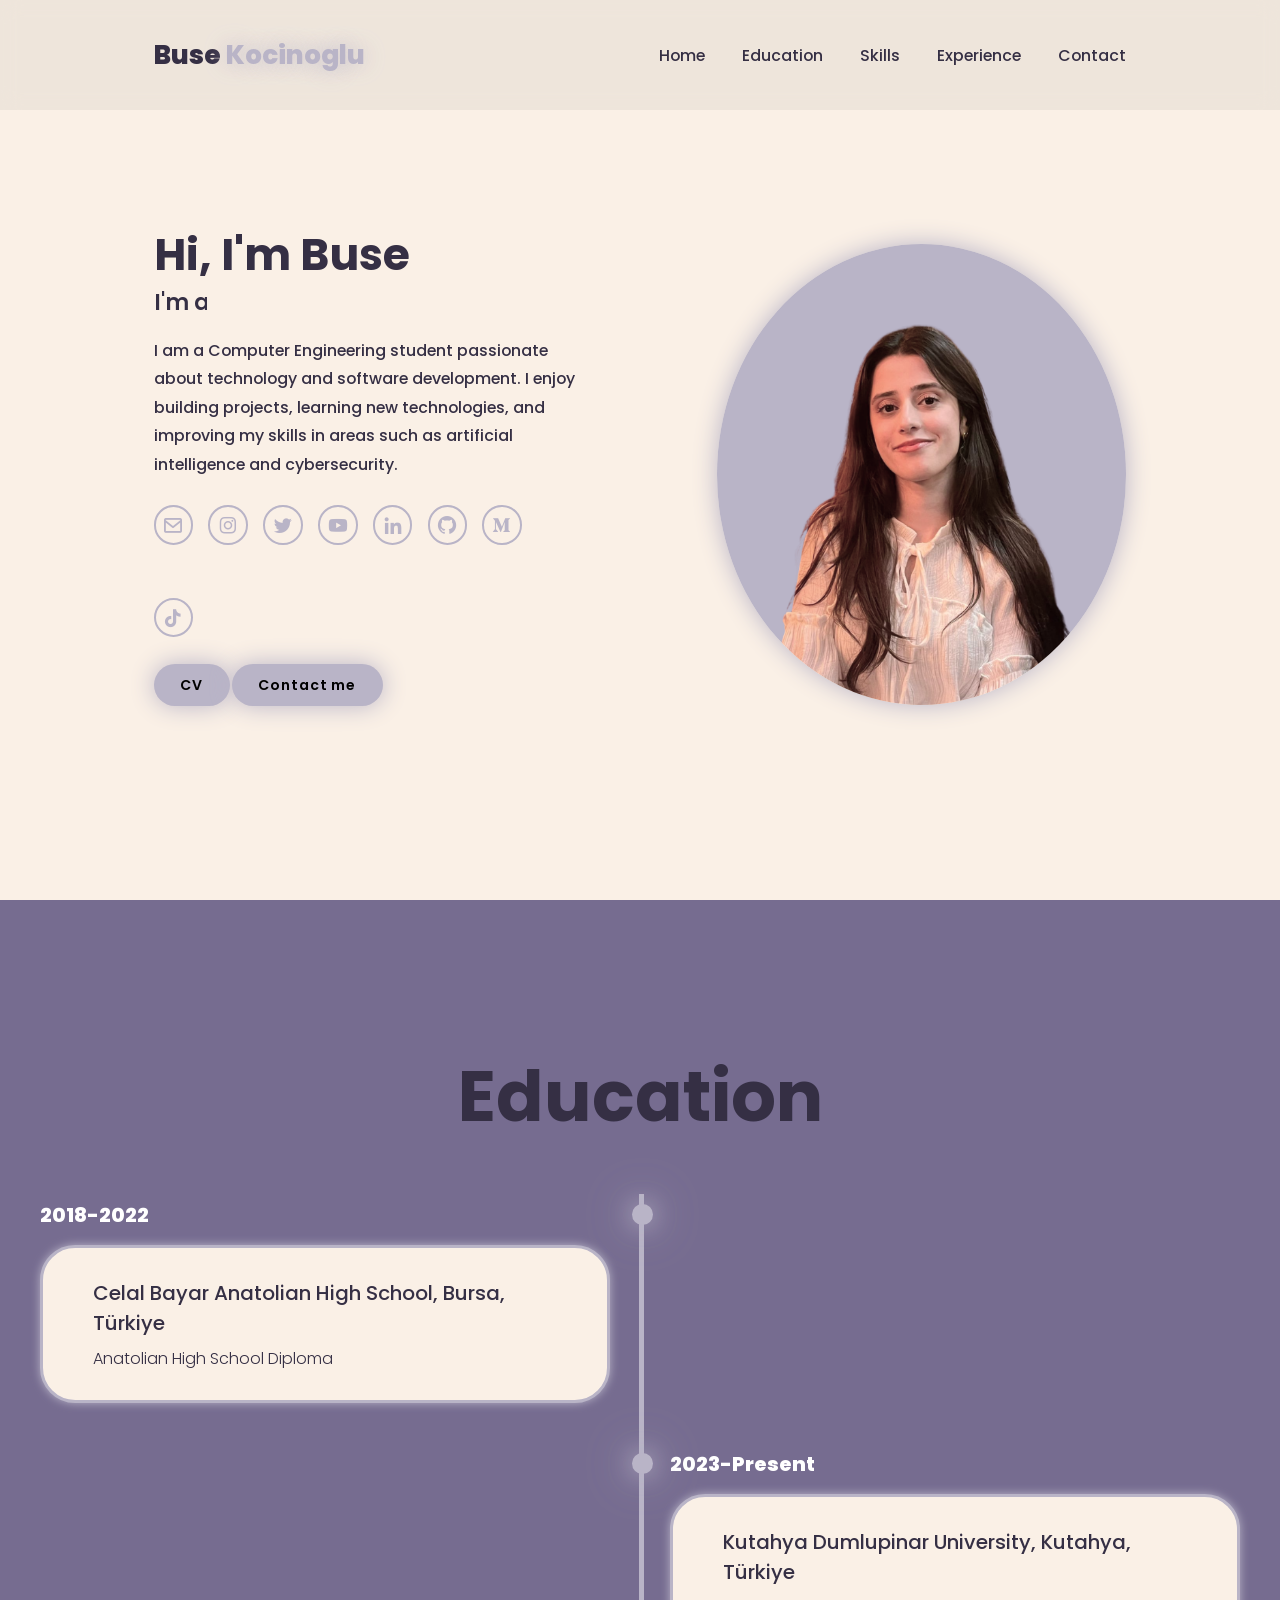
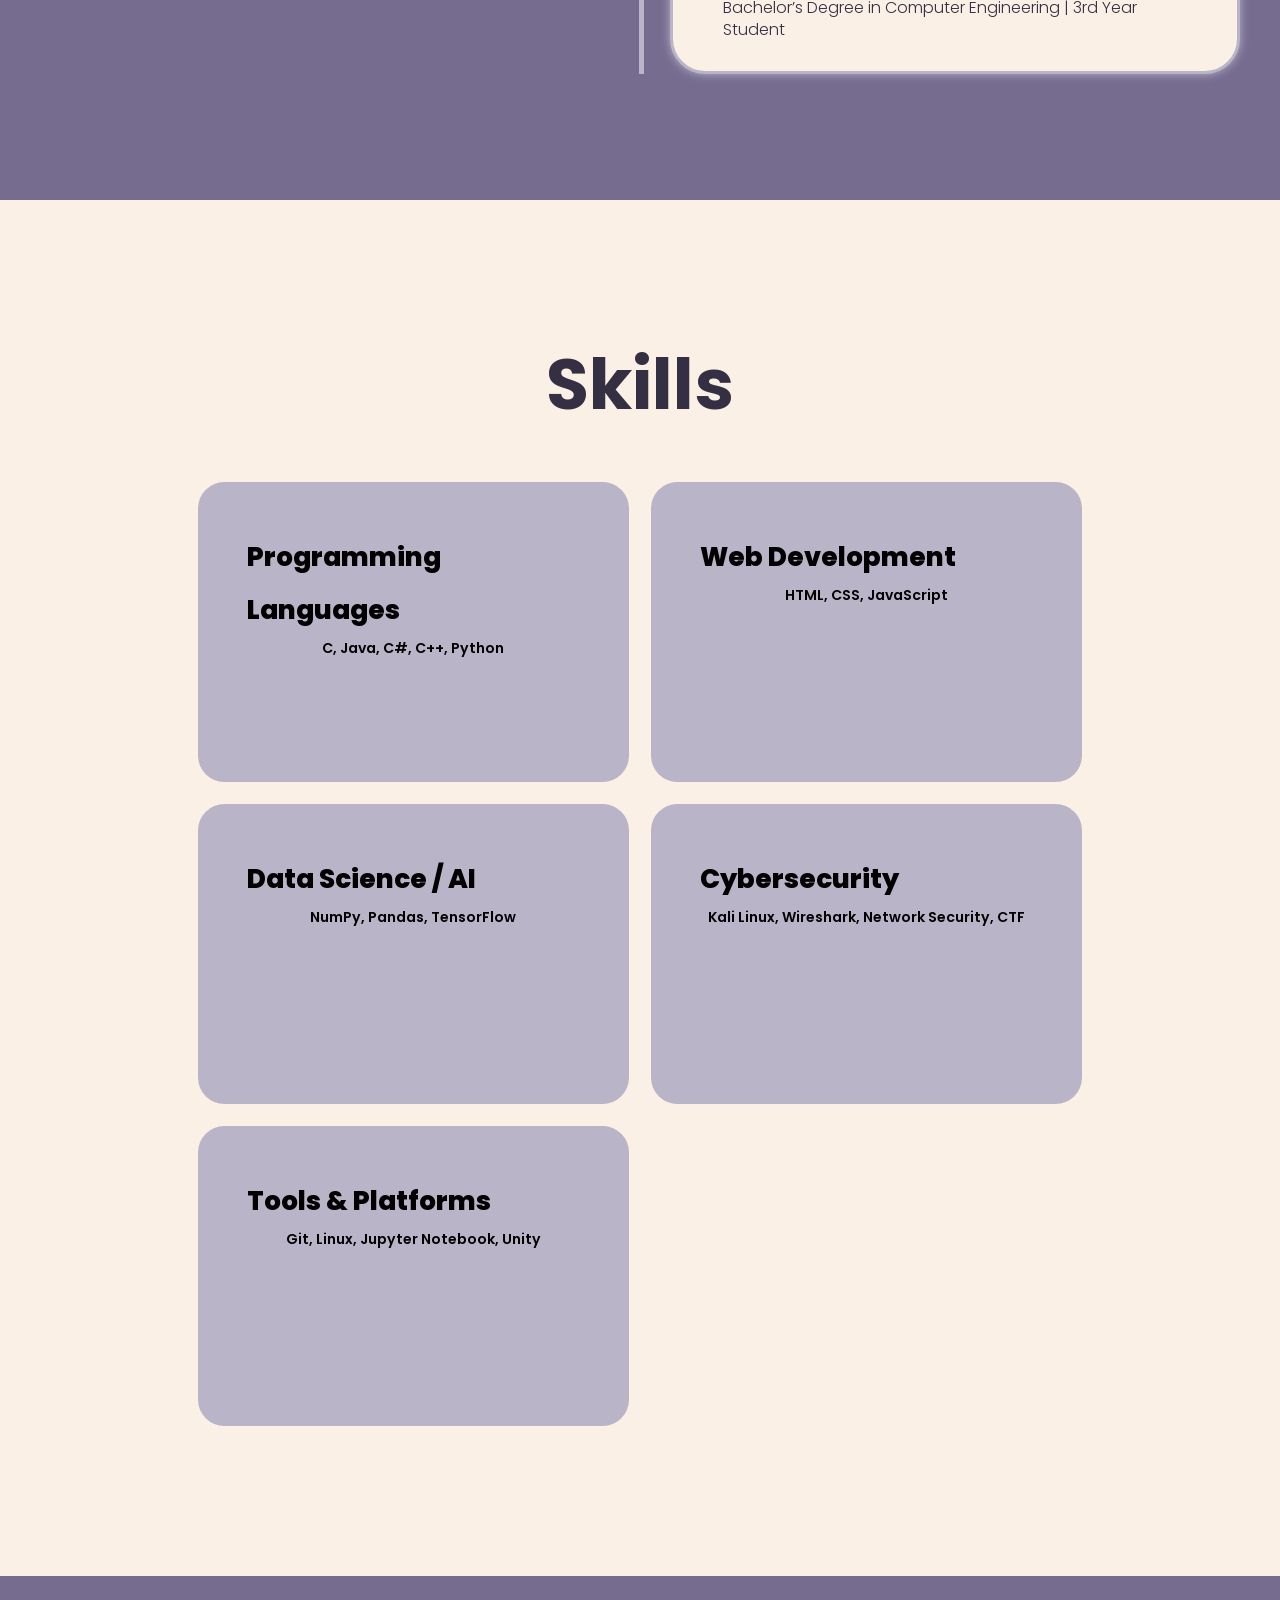
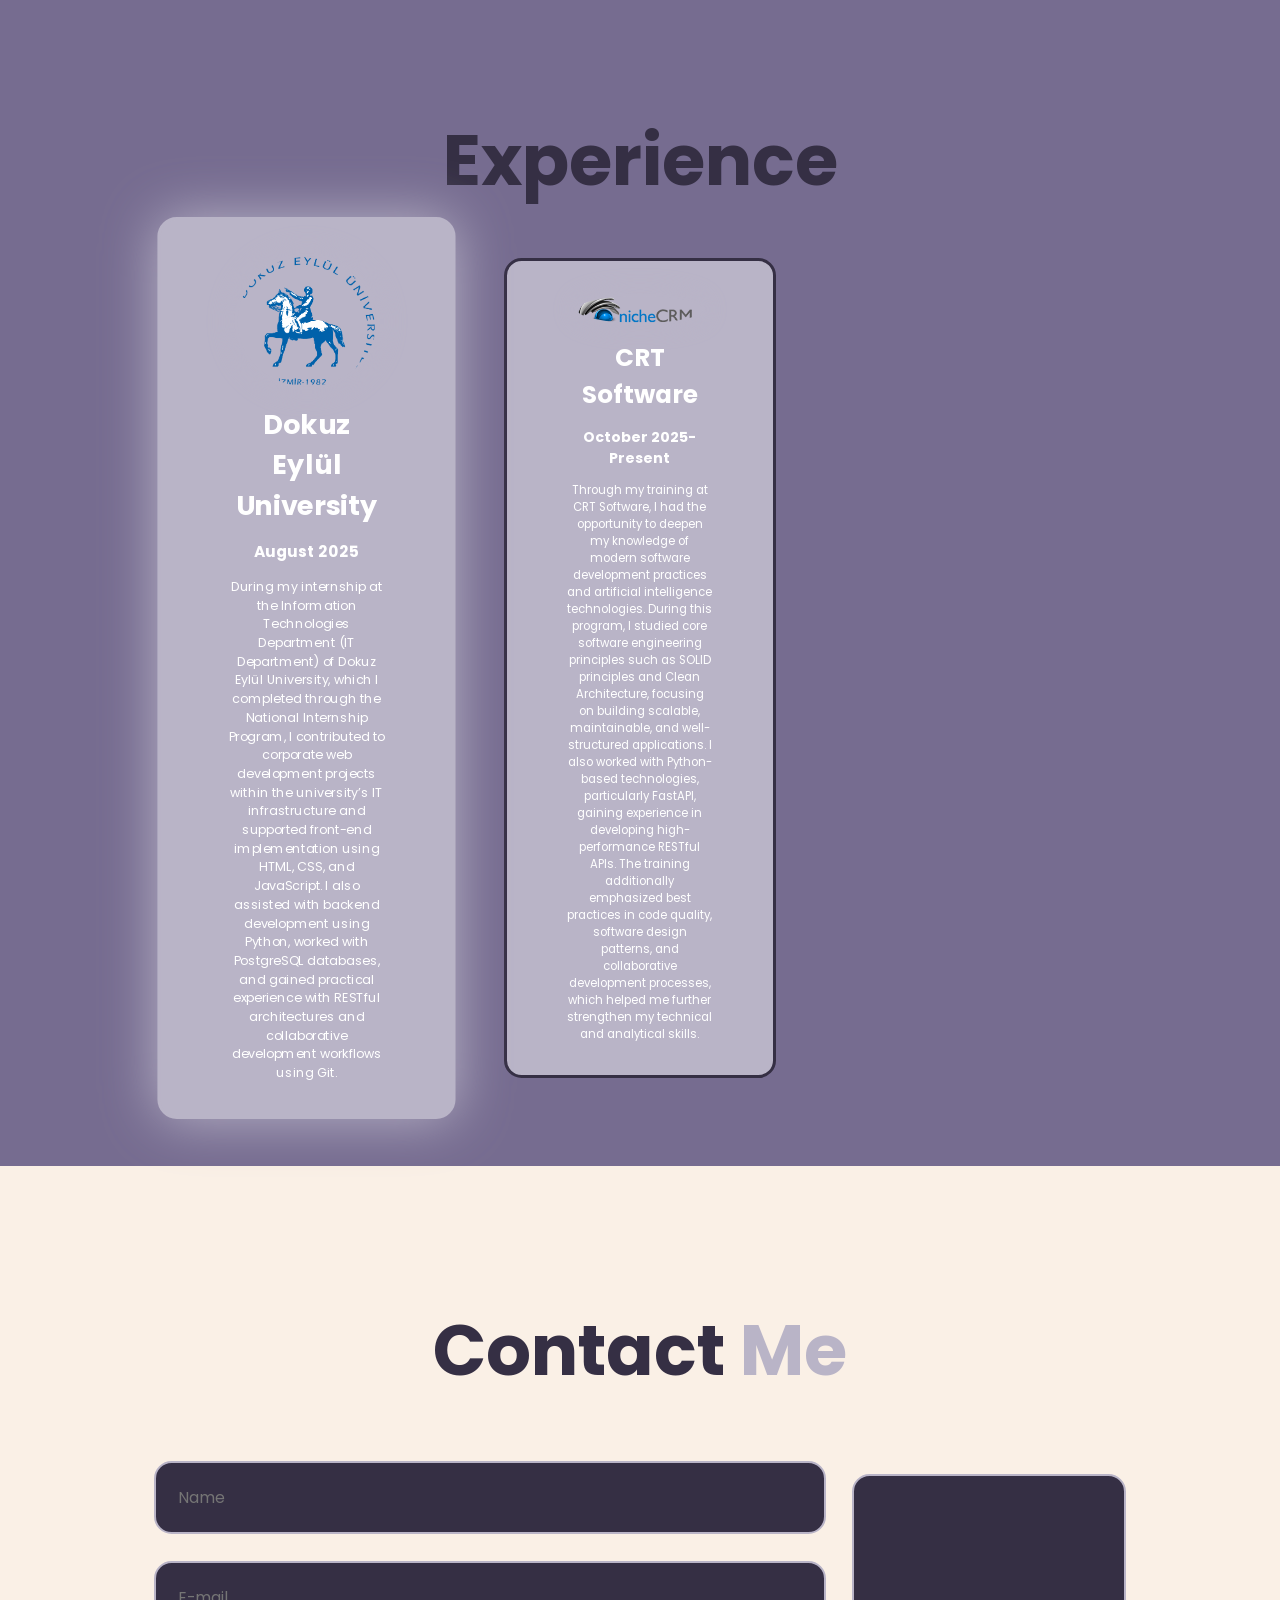
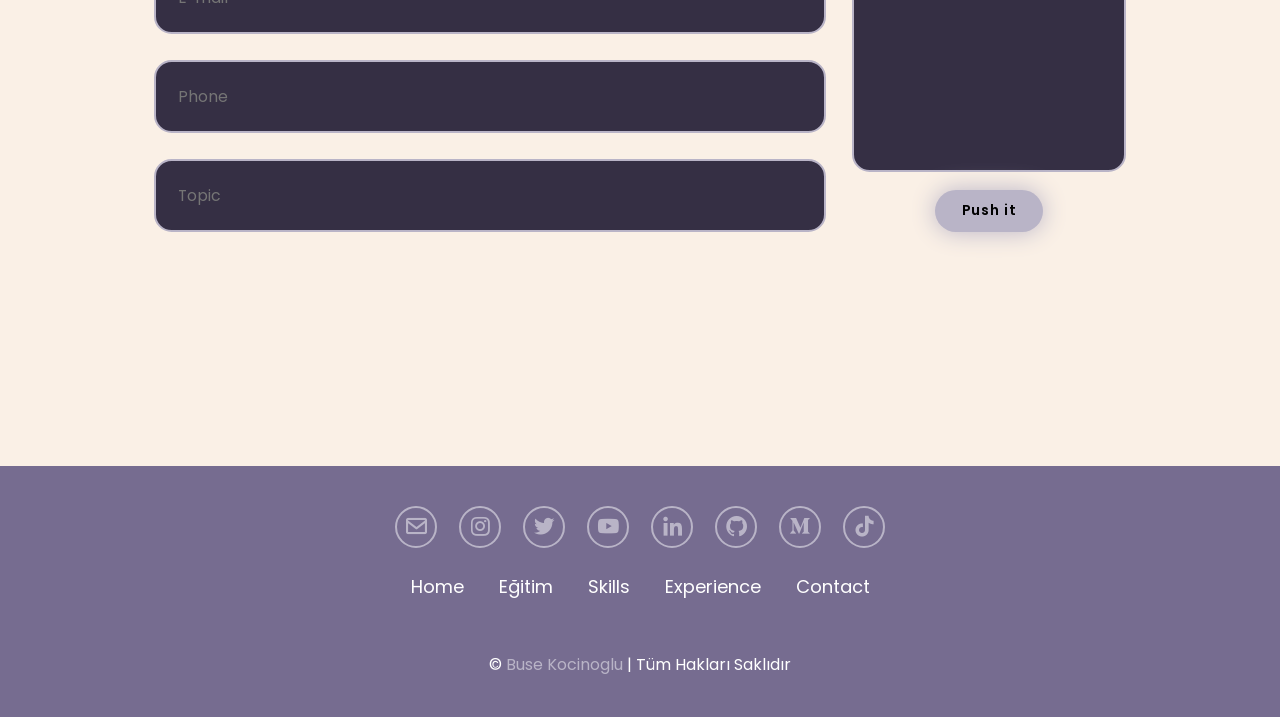
==== index.html @ 2fab0e66 "first commit" ====
<!DOCTYPE html>
<html lang="en">
<head>
    <meta charset="UTF-8">
    <meta name="viewport" content="width=device-width, initial-scale=1.0">
    <title>Buse Kocinoglu</title>

    <link rel="shortcut icon" href="images/icons8-code-100.png" type="image/x-icon">

    <link rel="stylesheet" href="style.css">

    <link href='https://unpkg.com/boxicons@2.1.4/css/boxicons.min.css' rel='stylesheet'>

</head>
<body>
    <!--HEADER START-->

    <header class="header">
        <a href="#home" class="logo">Buse <span>Kocinoglu</span></a>

        <i class="bx bx-menu" id="menu-icon"></i>

        <nav class="navbar">
            <a href="#home" class="active">Home</a>
            <a href="#education">Education</a>
            <a href="#skills">Skills</a>
            <a href="#experience">Experience</a>
            <a href="#contact">Contact</a>
        </nav>

    </header>

    <!--HEADER END-->

    <!--HOME START-->

        <section class="home" id="home">
      <div class="home-content">
        <h1>Hi, I'm Buse</h1>
        <h3 class="text-animation">I'm a <span></span></h3>
                <p>
                    I am a Computer Engineering student passionate about technology and software development. I enjoy building projects, learning new technologies, and improving my skills in areas such as artificial intelligence and cybersecurity.
                </p>
                <div class="social-icons">
                    <a href="mailto:busekocinoglu@gmail.com?subject=Portfolio Contact"><i class='bx bx-envelope'></i></a>                    
                    <a href="https://www.instagram.com/busekocinoglu" target="_blank"><i class='bx bxl-instagram'></i></a>
                    <a href="https://x.com/BKocinoglu" target="_blank"><i class='bx bxl-twitter'></i></a>
                    <a href="https://www.youtube.com/@busekocinoglu" target="_blank"><i class='bx bxl-youtube'></i></a>
                    <a href="https://www.linkedin.com/in/busekocinoglu" target="_blank"><i class='bx bxl-linkedin'></i></a>
                    <a href="https://github.com/BuseKocinoglu" target="_blank"><i class='bx bxl-github'></i></a>
                    <a href="https://medium.com/@busekocinoglu" target="_blank"><i class='bx bxl-medium'></i></a>
                    <a href="http://www.tiktok.com/@busekocinoglu" target="_blank"><i class='bx bxl-tiktok'></i></a>
                </div>

                <div class="btn_group">
                    <a href="#" class="btn">CV</a>
                    <a href="#" class="btn">Contact me</a>
                </div>
            </div>
            <div class="home-img">
                <img src="img/image.png" alt=" " />
            </div>
        </section>
    <!--HOME END-->


    <!--EDUCATİON START-->
    <section class="education" id="education">
      <h2 class="heading">Education</h2>

      <div class="timeline-items">
        <div class="timeline-item">
          <div class="timeline-dot"></div>
          <div class="timeline-date">2018-2022</div>
          <div class="timeline-content">
            <h3>Celal Bayar Anatolian High School, Bursa, Türkiye</h3>
            <p>
              Anatolian High School Diploma
            </p>
          </div>
        </div>

        <div class="timeline-item">
          <div class="timeline-dot"></div>
          <div class="timeline-date">2023-Present</div>
          <div class="timeline-content">
            <h3>Kutahya Dumlupinar University, Kutahya, Türkiye</h3>
            <p>
              Bachelor’s Degree in Computer Engineering | 3rd Year Student
            </p>
          </div>
        </div>
    </div>
    </section>
    <!--EDUCATİON END-->

    <!--SKİLLS START-->
    <section id="skills" class="skills">
        <h2 class="heading">Skills</h2>
        <div class="skills-container">
            <div class="skills-box">
                <div class="skills-info">
                    <h4>Programming Languages</h4>
                    <p>C, Java, C#, C++, Python</p>
                </div>
            </div>
            <div class="skills-box">
                <div class="skills-info">
                    <h4>Web Development</h4>
                    <p>HTML, CSS, JavaScript</p>
                </div>
            </div>
            <div class="skills-box">
                <div class="skills-info">
                    <h4>Data Science / AI</h4>
                    <p>NumPy, Pandas, TensorFlow</p>
                </div>
            </div>
            <div class="skills-box">
                <div class="skills-info">
                    <h4>Cybersecurity</h4>
                    <p>Kali Linux, Wireshark, Network Security, CTF</p>
                </div>
            </div>
            <div class="skills-box">
                <div class="skills-info">
                    <h4>Tools & Platforms</h4>
                    <p>Git, Linux, Jupyter Notebook, Unity </p>
                </div>
            </div>
        </div>
    </section>

    <!--SKİLLS END-->


    <!--EXPERİENCE START-->
    <section class="experience" id="experience">
        <div class="experience-box">
            <h2 class="heading">Experience</h2>
            <div class="wrapper">
                <div class="experience-item">
                    <img src="img/1.png" alt="">
                    <h2>Dokuz Eylül University</h2>
                    <h4>August 2025</h4>
                    <p>During my internship at the Information Technologies Department (IT Department) of Dokuz Eylül University, which I completed through the National Internship Program, I contributed to corporate web development projects within the university’s IT infrastructure and supported front-end implementation using HTML, CSS, and JavaScript. I also assisted with backend development using Python, worked with PostgreSQL databases, and gained practical experience with RESTful architectures and collaborative development workflows using Git.
                    </p>
                </div>
                <div class="experience-item">
                    <img src="img/2.png" alt="">
                    <h2>CRT Software</h2>
                    <h4>October 2025-Present</h4>
                    <p>Through my training at CRT Software, I had the opportunity to deepen my knowledge of modern software development practices and artificial intelligence technologies. During this program, I studied core software engineering principles such as SOLID principles and Clean Architecture, focusing on building scalable, maintainable, and well-structured applications. I also worked with Python-based technologies, particularly FastAPI, gaining experience in developing high-performance RESTful APIs. The training additionally emphasized best practices in code quality, software design patterns, and collaborative development processes, which helped me further strengthen my technical and analytical skills.
                    </p>
                </div>
            </div>
        </div>
    </section>


    <!--EXPERİENCE END-->



    <!--CONTACT START-->

   <section class="contact" id="contact">
        <h2 class="heading">Contact <span>Me</span></h2>
        <form action="#">
            <div class="input-group">
                <div class="input-box">
                <input type="text" placeholder="Name" required>
                <input type="email" placeholder="E-mail" required>
                <input type="number" placeholder="Phone" required>
                <input type="text" placeholder="Topic" required>
                </div>
            </div>
            <div class="input-group-2">
                <textarea placeholder="" id=""
                cols="30" rows="10"></textarea>
                <input type="submit" value="Push it"
                class="btn"/>
            </div>
        </form>
    </section>

    <!--CONTACT END-->


    <!-- FOOTER START -->
    <footer class="footer">
      <div class="social">
        <a href="#" target="_blank"><i class='bx bx-envelope'></i></a>
                    <a href="#" target="_blank"><i class='bx bxl-instagram'></i></a>
                    <a href="#" target="_blank"><i class='bx bxl-twitter'></i></a>
                    <a href="#" target="_blank"><i class='bx bxl-youtube'></i></a>
                    <a href="#" target="_blank"><i class='bx bxl-linkedin'></i></a>
                    <a href="#" target="_blank"><i class='bx bxl-github'></i></a>
                    <a href="#" target="_blank"><i class='bx bxl-medium'></i></a>
                    <a href="#" target="_blank"><i class='bx bxl-tiktok'></i></a>
      </div>

      <ul class="list">
        <li>
          <a href="#home">Home</a>
        </li>
        <li>
          <a href="#education">Eğitim</a>
        </li>
        <li>
          <a href="#skills">Skills</a>
        </li>
        <li>
          <a href="#experience">Experience</a>
        </li>
        <li>
          <a href="#contact">Contact</a>
        </li>
      </ul>

      <p class="copyright">
        &copy; <span>Buse Kocinoglu</span> | Tüm Hakları Saklıdır
      </p>
    </footer>
    <!-- FOOTER END -->


    <script src="script.js"></script>
</body>
</html>
---- style.css ----
/* RESET CSS START */
@import url("https://fonts.googleapis.com/css2?family=Poppins:ital,wght@0,100;0,200;0,300;0,400;0,500;0,600;0,700;0,800;0,900;1,100;1,200;1,300;1,400;1,500;1,600;1,700;1,800;1,900&display=swap");

* {
  margin: 0;
  padding: 0;
  box-sizing: border-box;
  text-decoration: none;
  border: none;
  outline: none;
  scroll-behavior: smooth;
  font-family: "Poppins", sans-serif;
}

:root {
  --bg-color: #FAF0E6;
  --second-bg-color: #766c90;
  --text-color: #352F44;
  --main-color: #B9B4C7;
}

html {
  font-size: 60%;
  overflow-x: hidden;
}

body {
  background-color: var(--bg-color);
  color: var(--text-color);
}

span {
  color: var(--main-color);
}

section {
  min-height: 100vh;
  padding: 10rem 12% 10rem;
}
/* RESET CSS END */

/* HEADER START */
.header {
  position: fixed;
  top: 0;
  left: 0;
  width: 100%;
  padding: 4rem 12% 4rem;
  background-color: rgba(212, 204, 195, 0.3);
  backdrop-filter: blur(10px);
  display: flex;
  justify-content: space-between;
  align-items: center;
  z-index: 5;
}

.logo {
  font-size: 3rem;
  color: var(--text-color);
  font-weight: 800;
  cursor: pointer;
  transition: 0.3s ease-in-out;
}

.logo:hover {
  transform: scale(1.1);
}

.logo span {
  text-shadow: 0 0 25px var(--main-color);
}

.navbar a {
  font-size: 1.8rem;
  color: var(--text-color);
  margin-left: 4rem;
  font-weight: 500;
  transition: 0.3s ease;
  border-bottom: 3px solid transparent;
}

.navbar a:hover,
.navbar a:active {
  color: var(--main-color);
  border-bottom: 3px solid var(--main-color);
}

#menu-icon {
  font-size: 3.6rem;
  color: var(--main-color);
  display: none;
}
/* HEADER END */

/* HOME START */
.home {
  display: flex;
  justify-content: center;
  align-items: center;
  gap: 15rem;
}

.home-content {
  display: flex;
  flex-direction: column;
  align-items: baseline;
  justify-content: center;
  text-align: left;
  margin-top: 3rem;
}

.home-content h1 {
  font-size: 7rem;
  font-weight: 700;
  margin-top: 1.5rem;
  line-height: 1;
}

.home-content h3 {
  margin-bottom: 2rem;
  margin-top: 1rem;
  font-size: 3.5rem;
}

.home-img img {
  width: 32vw;
}

.home-img img {
  width: 32vw;
  height: 36vw;
  object-fit: cover;
  position: relative;
  top: 3rem;
  border-radius: 50%;
  box-shadow: 0 0 25px var(--main-color);
  cursor: pointer;
  transition: 0.4s ease-in-out;
}

.home-img img:hover {
  box-shadow: 0 0 25px var(--main-color), 0 0 50px var(--main-color),
    0 0 100px var(--main-color);
}

.home-content p {
  font-size: 1.5rem;
  font-weight: 500;
  line-height: 1.8;
  max-width: 1000px;
}

.social-icons a {
  display: inline-flex;
  justify-content: center;
  align-items: center;
  width: 4.5rem;
  height: 4.5rem;
  background-color: transparent;
  border: 2px solid var(--main-color);
  font-size: 2.5rem;
  border-radius: 50%;
  color: var(--main-color);
  margin: 3rem 1.5rem 3rem 0;
  transition: 300ms ease-in-out;
}

.social-icons a:hover {
  color: var(--text-color);
  transform: scale(1.3) translateY(-5px);
  box-shadow: 0 0 25px var(--main-color);
  background-color: var(--main-color);
}

.btn {
  display: inline-block;
  padding: 1rem 2.8rem;
  background-color: var(--main-color);
  box-shadow: 0 0 25px var(--main-color);
  border-radius: 4rem;
  font-size: 1.6rem;
  color: black;
  border: 2px solid transparent;
  letter-spacing: 0.1rem;
  font-weight: 600;
  cursor: pointer;
  transition: 300ms ease-in-out;
}

.btn:hover {
  transform: scale(1.05);
  box-shadow: 0 0 50px var(--main-color);
}

.btn-group {
  display: flex;
  align-items: center;
  gap: 1.5rem;
}

.btn-group a:nth-of-type(2) {
  background-color: black;
  color: var(--main-color);
  border: 2px solid var(--main-color);
  box-shadow: 0 0 25px transparent;
}

.btn-group a:nth-of-type(2):hover {
  box-shadow: 0 0 25px var(--main-color);
  background-color: var(--main-color);
  color: black;
}

.text-animation {
  font-size: 34px;
  font-weight: 600;
  min-width: 280px;
}

.text-animation span {
  position: relative;
}

.text-animation span::before {
  content: "";
  color: var(--main-color);
  animation: words 20s infinite;
}

.text-animation span::after {
  content: "";
  background-color: var(--bg-color);
  height: 100%;
  width: calc(100% + 8px);
  position: absolute;
  right: -8px;
  border-left: 3px solid var(--bg-color);
  animation: cursor 0.6s infinite, typing 20s steps(14) infinite;
}

@keyframes cursor {
  to {
    border-left: 2px solid var(--main-color);
  }
}

@keyframes words {
  0%,
  20% {
    content: "Software Developer";
  }

  21%,
  40% {
    content: "AI Developer";
  }

  41%,
  60% {
    content: "Full-Stack Developer";
  }

  61%,
  80% {
    content: "Cyber Security Resarcher";
  }

  81%,
  100% {
    content: "Software Tester";
  }
}
@keyframes typing {
  /* 5, 10, 15, 20, 25, 30, 35, 40 .... 95 */
  10%,
  15%,
  30%,
  35%,
  50%,
  55%,
  70%,
  75%,
  90%,
  95% {
    width: 0;
  }

  5%,
  20%,
  25%,
  40%,
  45%,
  60%,
  65%,
  80%,
  85% {
    width: calc(100% + 8px);
  }
}

/* HOME END */
/* EDUCATİON START */
/* EDUCATION START */
.heading {
  font-size: 8rem;
  text-align: center;
  margin: 5rem 0;
}

.education {
  background-color: var(--second-bg-color);
  padding: 100px 15px;
}

.timeline-items {
  max-width: 1200px;
  margin: auto;
  display: flex;
  flex-wrap: wrap;
  position: relative;
}

.timeline-items::before {
  content: "";
  position: absolute;
  width: 5px;
  height: 100%;
  background-color: var(--main-color);
  left: calc(50% - 1px);
}

.timeline-item {
  margin-bottom: 40px;
  width: 100%;
  position: relative;
}

.timeline-item:last-child {
  margin-bottom: 0;
}

.timeline-item:nth-child(odd) {
  padding-right: calc(50% + 30px);
}

.timeline-item:nth-child(even) {
  padding-left: calc(50% + 30px);
}

.timeline-dot {
  height: 21px;
  width: 21px;
  background-color: var(--main-color);
  box-shadow: 0 0 25px var(--main-color), 0 0 50px var(--main-color);
  position: absolute;
  left: calc(50% - 8px);
  border-radius: 50%;
  top: 10px;
}

.timeline-date {
  font-size: 20px;
  font-weight: 800;
  color: #fff;
  margin: 6px 0 15px;
}

.timeline-content {
  background-color: var(--bg-color);
  border: 3px solid var(--main-color);
  padding: 30px 50px;
  border-radius: 4rem;
  box-shadow: 0 0 10px var(--main-color);
  cursor: pointer;
  transition: 0.3s ease-in-out;
}

.timeline-content:hover{
  box-shadow: 0 0 25px var(--main-color);
  transform: scale(1.05);
}

.timeline-content h3 {
  font-size: 20px;
  color: #352F44;
  margin: 0 0 10px;
  font-weight: 500;
}
.timeline-content p{
  color: #352F44;
  font-size: 16px;
  font-weight: 300;
  line-height: 22px;
}

::-webkit-scrollbar{
  width: 15px;
}

::-webkit-scrollbar-thumb{
  background-color: var(--main-color);
  border-radius: 4rem;
}

::-webkit-scrollbar-track{
  background-color: var(--bg-color);
  width: 50px;
}

/* EDUCATİON END */



/* SKİLLS START */
.skills{
  background-color: var(--bg-color);
  color: black;
}

.skills h2{
  color:#352F44;
  margin-bottom: 5rem;
}

.skills-container{
  display: grid;
  grid-template-columns: repeat(2, 1fr);
  align-items: center;
  gap: 2.5rem;
}

.skills-box{
  background-color: var(--main-color);
  height: 300px;
  border-radius: 3rem;
  border:5px solid transparent;
  cursor: pointer;
  transition: 0.4s ease-in-out;
}
.skills-box:hover{
  background-color: #fff;
  color: black;
  border-radius: 5px solid var(--main-color);
  transform: scale(1.03);
}
.skills-box .skills-info{
  display:flex;
  flex-direction: column;
  text-align: left;
  max-height: 200px;
  justify-content: left;
  align-items: baseline;
  padding: 5rem 5rem;
}

.skills-info h4{
  font-size: 3rem;
  font-weight: 800;
  line-height: 2;
}

.skills-info p{
  font-size: 1.6rem;
  font-weight: 600;
  max-height: 100px;
  line-height: 1.7;
  margin: auto;
}

/* SKİLLS END */


/* EXPERİENCE START */
.experience{
  background-color: var(--second-bg-color);
}

.experience-box{
  background-size: cover;
  display: flex;
  align-items: center;
  justify-content: center;
  flex-direction: column;
}

.experience-box img{
  width: 15rem;
  border-radius: 50%;
  border: 3px solid var(--main-color);
  box-shadow: 0 0 25px var(--main-color);
}

.wrapper{
  display: grid;
  grid-template-columns: repeat(3, 1fr);
  gap: 3rem;
}

.experience-item{
    min-height: 550px;
    max-width: 450px;
    background-color: #B9B4C7;
    border: 3px solid #352F44;
    border-radius: 2rem;
    margin: 0 2rem;
    padding: 30px 60px;
    cursor: pointer;
    display: flex;
    flex-direction: column;
    justify-content: center;
    align-items: center;
    text-align: center;
    gap: 1.5rem;
    color: #fff;
    transition: 0.4s ease-in-out;
}

.experience-item:hover {
  border: 3px solid var(--main-color);
  box-shadow: 0 0 50px var(--main-color);
}

.experience-item h2 {
  font-size: 2.8rem;
}

.experience-item h4 {
  font-size: 1.6rem;
}

.experience-item p {
  font-size: 1.3rem;
}

.experience-item:nth-child(1){
  border: 3px solid var(--main-color);
  box-shadow: 0 0 50px var(--main-color);
  transform: scale(1.1);
  animation: lighting is infinite alternate;
}

@keyframes lighting {
  0%{
    box-shadow: 0 0 10px var(--main-color);
  }
  100%{
    box-shadow: 0 0 50px var(--main-color);
  }
}

/* EXPERİENCE END */

/* CONTACT START */

.contact{
  background-color: var(--bg-color);
}

.contact form {
  display: flex;
  justify-content: center;
  align-items: center;
  gap: 3rem;
  margin: 5rem auto;
  text-align: center;
}

.contact form .input-box {
  display: flex;
  justify-content: center;
  flex-wrap: wrap;
}

.contact form .input-box input,
.contact form textarea {
  width: 100%;
  padding: 2.5rem;
  font-size: 1.8rem;
  color: var(--second-bg-color);
  background-color: var(--text-color);
  border-radius: 2rem;
  border: 2px solid var(--main-color);
  margin: 1.5rem 0;
  resize: none;
}

input[type="number"]::-webkit-inner-spin-button,
input[type="number"]::-webkit-outer-spin-button {
  -webkit-appearance: none;
  margin: 0;
}

input[type="number"] {
  -moz-appearance: textfield;
}

/* CONTACT END */

/* FOOTER START */

.footer {
  position: relative;
  bottom: 0;
  width: 100%;
  padding: 40px 0;
  background-color: var(--second-bg-color);
}

.footer .social {
  text-align: center;
  padding-bottom: 25px;
  color: var(--main-color);
}

.footer .social a {
  font-size: 25px;
  color: var(--main-color);
  border: 2px solid var(--main-color);
  width: 42px;
  height: 42px;
  line-height: 42px;
  display: inline-block;
  text-align: center;
  border-radius: 50%;
  margin: 0 10px;
  transition: 0.3s ease-in-out;
}

.footer .social a:hover {
  transform: scale(1.2) translateY(-10px);
  background-color: var(--main-color);
  color: black;
  box-shadow: 0 0 25px var(--main-color);
}

.footer ul {
  margin-top: 0;
  padding: 0;
  font-size: 18px;
  line-height: 1.6;
  margin-bottom: 0;
  text-align: center;
}

.footer ul li a {
  color: #fff;
  border-bottom: 3px solid transparent;
  transition: 0.3s ease-in-out;
}

.footer ul li a:hover {
  border-bottom: 3px solid var(--main-color);
  color: var(--main-color);
}

.footer ul li {
  display: inline-block;
  padding: 0 15px;
}

.footer .copyright {
  margin-top: 50px;
  text-align: center;
  color: #fff;
  font-size: 16px;
}

/* FOOTER END */



/* MEDIA QUERIES START */

@media (max-width: 1285px) {
  html {
    font-size: 55%;
  }

  .skills-container {
    padding-bottom: 7rem;
    grid-template-columns: repeat(2, 1fr);
    margin: 0 5rem;
  }
}

@media (max-width: 991px) {
  header {
    padding: 2rem 3%;
  }

  section {
    padding: 10rem 3% 2rem;
  }

  .timeline-items::before {
    left: 7px;
  }

  .timeline-item:nth-child(odd) {
    padding-right: 0;
    text-align: left;
  }

  .timeline-item:nth-child(odd),
  .timeline-item:nth-child(even) {
    padding-left: 37px;
  }

  .timeline-dot {
    left: 0;
  }

  .skills  {
    padding-bottom: 7rem;
  }

  .experience .wrapper {
    grid-template-columns: repeat(1, 1fr);
  }

  .contact form {
    flex-direction: column;
  }

  .footer {
    padding: 2rem 3%;
  }
}
@media (max-width: 895px) {
  #menu-icon {
    display: block;
    cursor: pointer;
  }

  .navbar {
    position: absolute;
    top: 100%;
    right: 0;
    display: none;
    width: 50%;
    padding: 1rem 3%;
    background-color: rgba(172, 159, 159, 0.8);
    backdrop-filter: blur(20px);
    border-bottom-left-radius: 2rem;
    border-left: 2px solid var(--main-color);
    border-bottom: 2px solid var(--main-color);

  }
  .navbar a{
    display: block;
    font-size: 2rem;
    margin: 3rem 0;
    color: #fff;
  }
  .navbar.active {
    display: block;
  }
  .home {
    flex-direction: column-reverse;
    margin: 5rem 4rem;
  }

  .home-content h3 {
    font-size: 2.6rem;
  }

  .home-content h1 {
    font-size: 8rem;
    margin-top: 3rem;
  }

  .home-content p {
    max-width: 600px;
  }

  .home-img img {
    width: 56vw;
  }
  .skills h2{
    margin-bottom: 3rem;
  }
  .skills-container{
    grid-template-columns: repeat(1, 1fr);
  }
}
@media (max-width:575px){
  .header a{
    font-size: 2.2rem;
  }
  .home {
    gap: 5rem;
    width: 100%;
    margin: 0;
  }
  .home-content h1{
    font-size: 5rem;
    margin-bottom: 5rem;
  }
  .home-content h3{
    font-size: 3.5rem;
  }
  .text-animation span {
    display: block;
    font-size: 2.8rem;
    margin-bottom: 2.5rem;
  }

  .text-animation span::after {
    content: "";
    background-color: var(--bg-color);
    width: calc(100% + 8px);
    height: 100%;
    position: absolute;
    border-left: 3px solid var(--bg-color);
    right: -8px;
    animation: cursor 0.6s infinite, typing 20s steps(14) infinite;
  }
  .home content p{
    font-size: 2rem;
  }
  .home-content .social-icons, .btn-group {
    margin: 0 auto;
  }
  .home-content .social-icons a {
    width: 6rem;
    height: 6rem;
  }
  .home-content .btn-group .btn {
    font-size: 2rem;
  }
   .education {
    width: 100%;
  }

  .education h2 {
    font-size: 6rem;
  }
  h2.heading {
    font-size: 4.5rem !important;
  }
  .skills-container{
    margin: 0;
  }
  .skills-info {
    padding: 0rem 2rem;
  }
  .skills-info h4{
    line-height: 1;
    margin-bottom: 14px;
  }
  .skills-info p {
    font-size: 1.7rem;
    line-height: 1;
  }
  .experience-item:nth-child(2){
    border: none;
    box-shadow: none;
    transform: scale(1);
    animation: none;

    min-height: 550px;
    max-width: 450px;
    background-color: rgba(0, 0, 0, 0.7);
    border: 3px solid rgba(238, 238, 238, 0.2);
    border-radius: 2rem;
    margin: 0 2rem;
    padding: 30px 60px;
    cursor: pointer;
    display: flex;
    flex-direction: column;
    justify-content: center;
    align-items: center;
    text-align: center;
    gap: 1.5rem;
    color: #fff;
    transition: 0.4s ease-in-out;
  }
  .experience-item:hover {
    border: 3px solid var(--main-color);
    box-shadow: 0 0 50px var(--main-color);
  }
}
@media screen and (min-width: 769px) and (max-width: 1024px) {
  .navbar a {
    font-size: 1.5rem;
  }

  .home-content h1 {
    font-size: 5rem;
  }

  .home-content p {
    font-size: 1.8rem;
    margin: 0;
  }

  .home-content h3 {
    font-size: 2.4rem;
  }

  .skills-container {
    margin: 0;
  }

  .skills-info {
    padding: 0rem 2rem;
  }

  .skills-info h4 {
    line-height: 1;
    margin-bottom: 14px;
  }

  .skills-info p {
    font-size: 1.8rem;
    line-height: 1;
  }
}

@media screen and (min-width: 1025px) {
  .home-content h1 {
    font-size: 5rem;
  }

  .home-content p {
    font-size: 1.8rem;
    margin: 0;
  }

  .home-content h3 {
    font-size: 2.5rem;
  }
}

/* MEDIA QUERIES END */

/*574,
 575 - 767,
  768 - 991,
   992 - 1023,
    1024 - 1199,
     1200 */
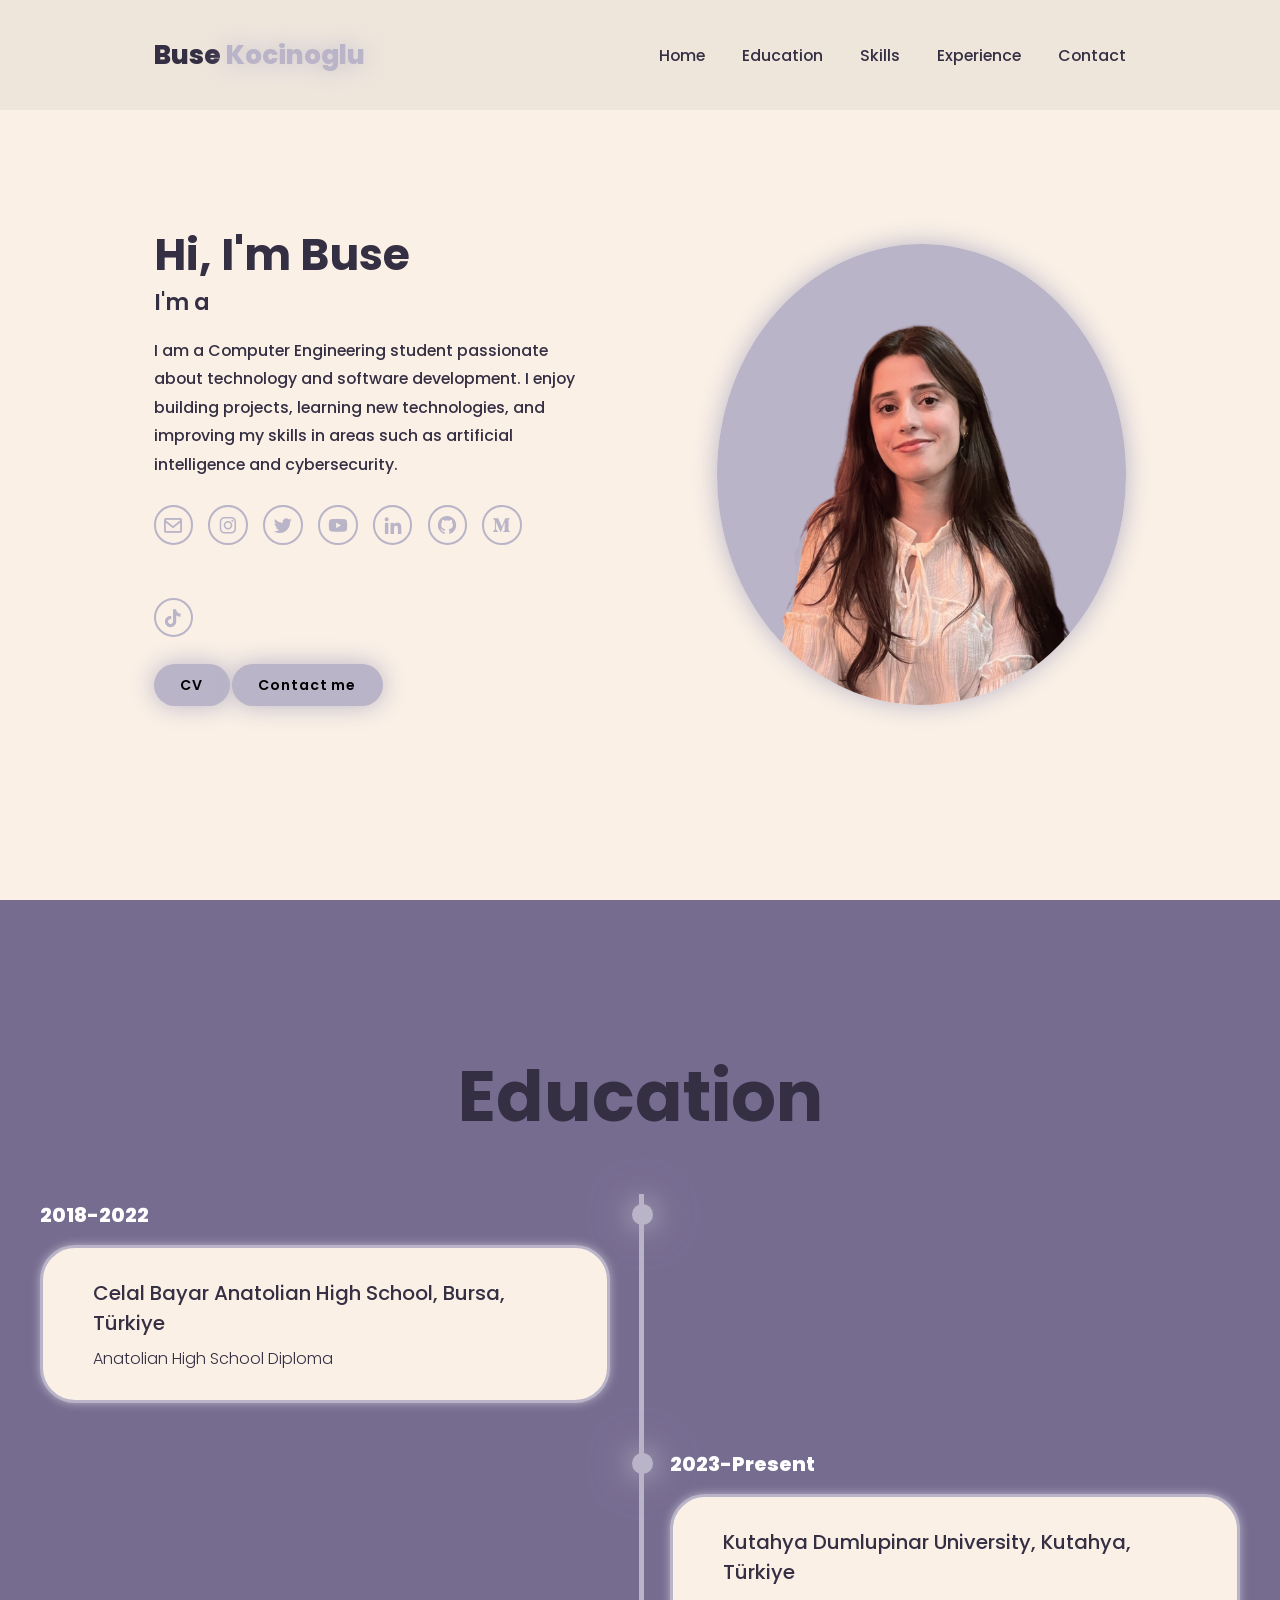
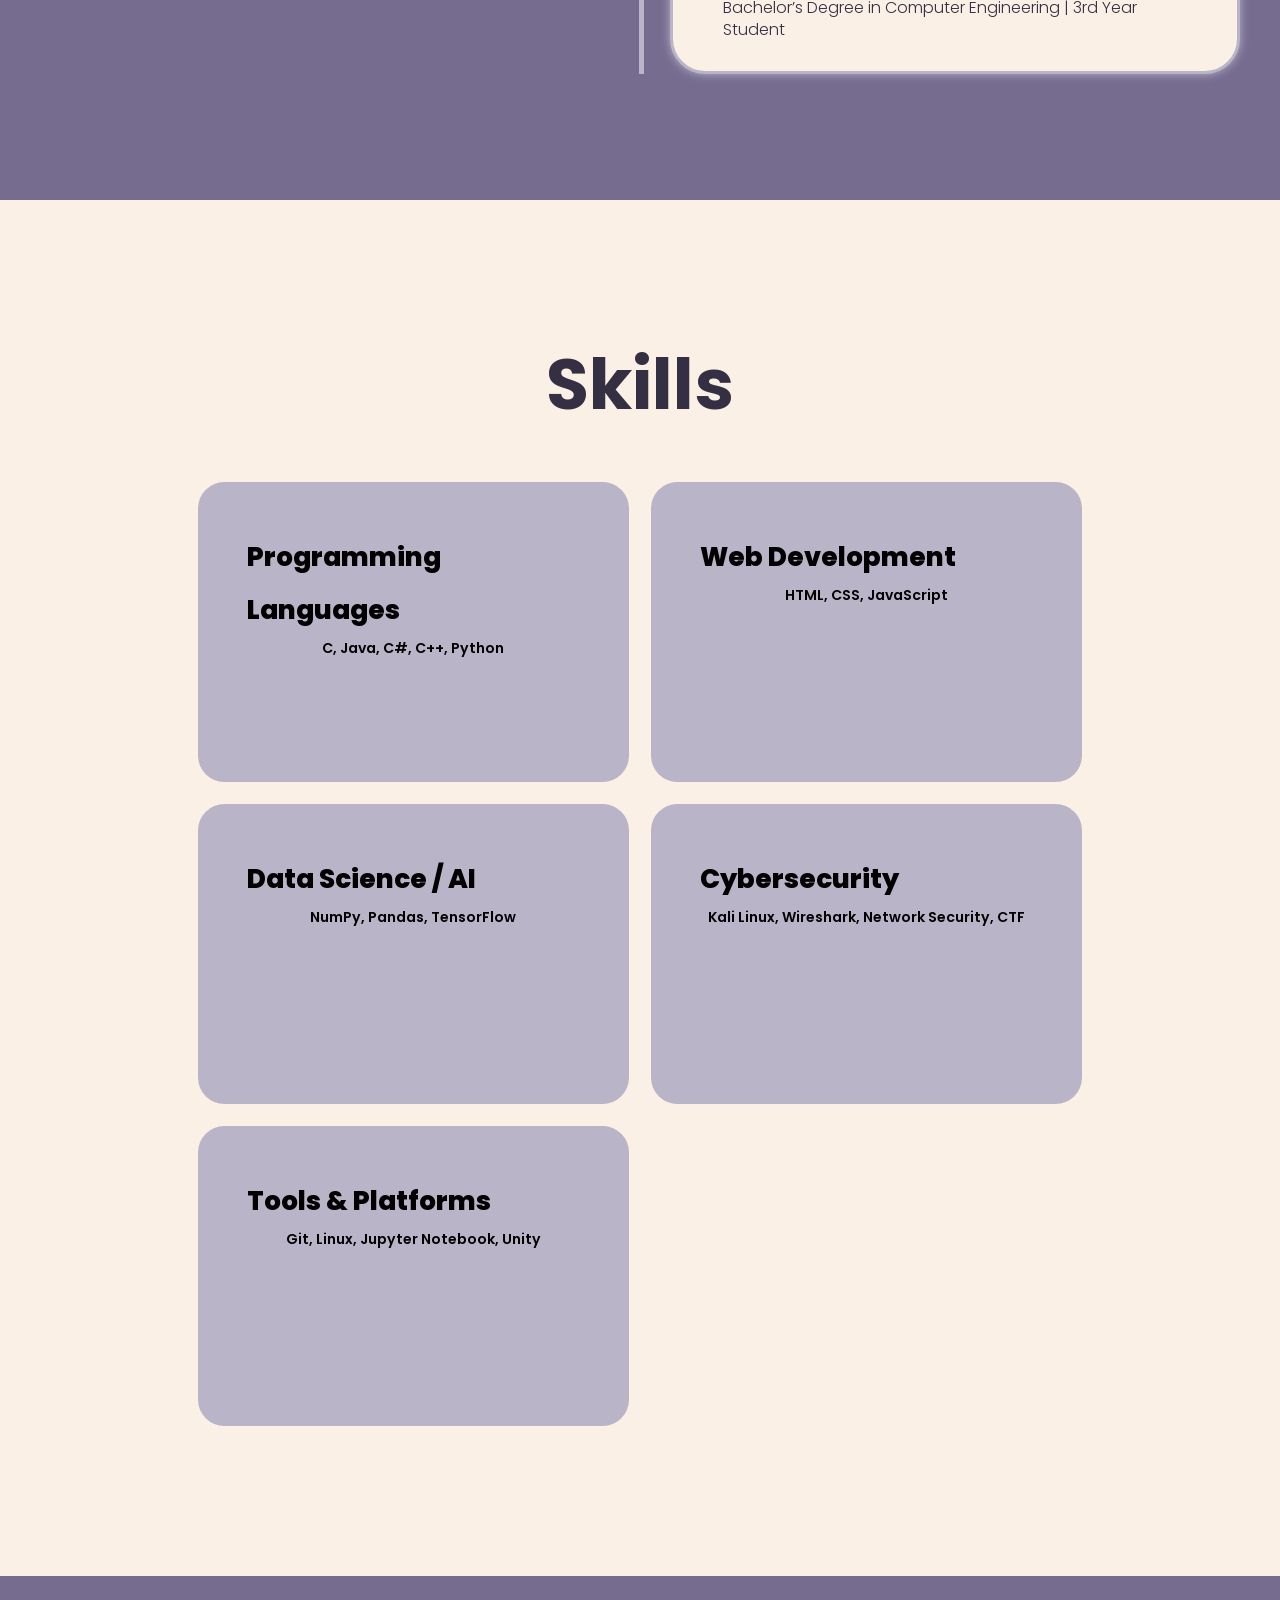
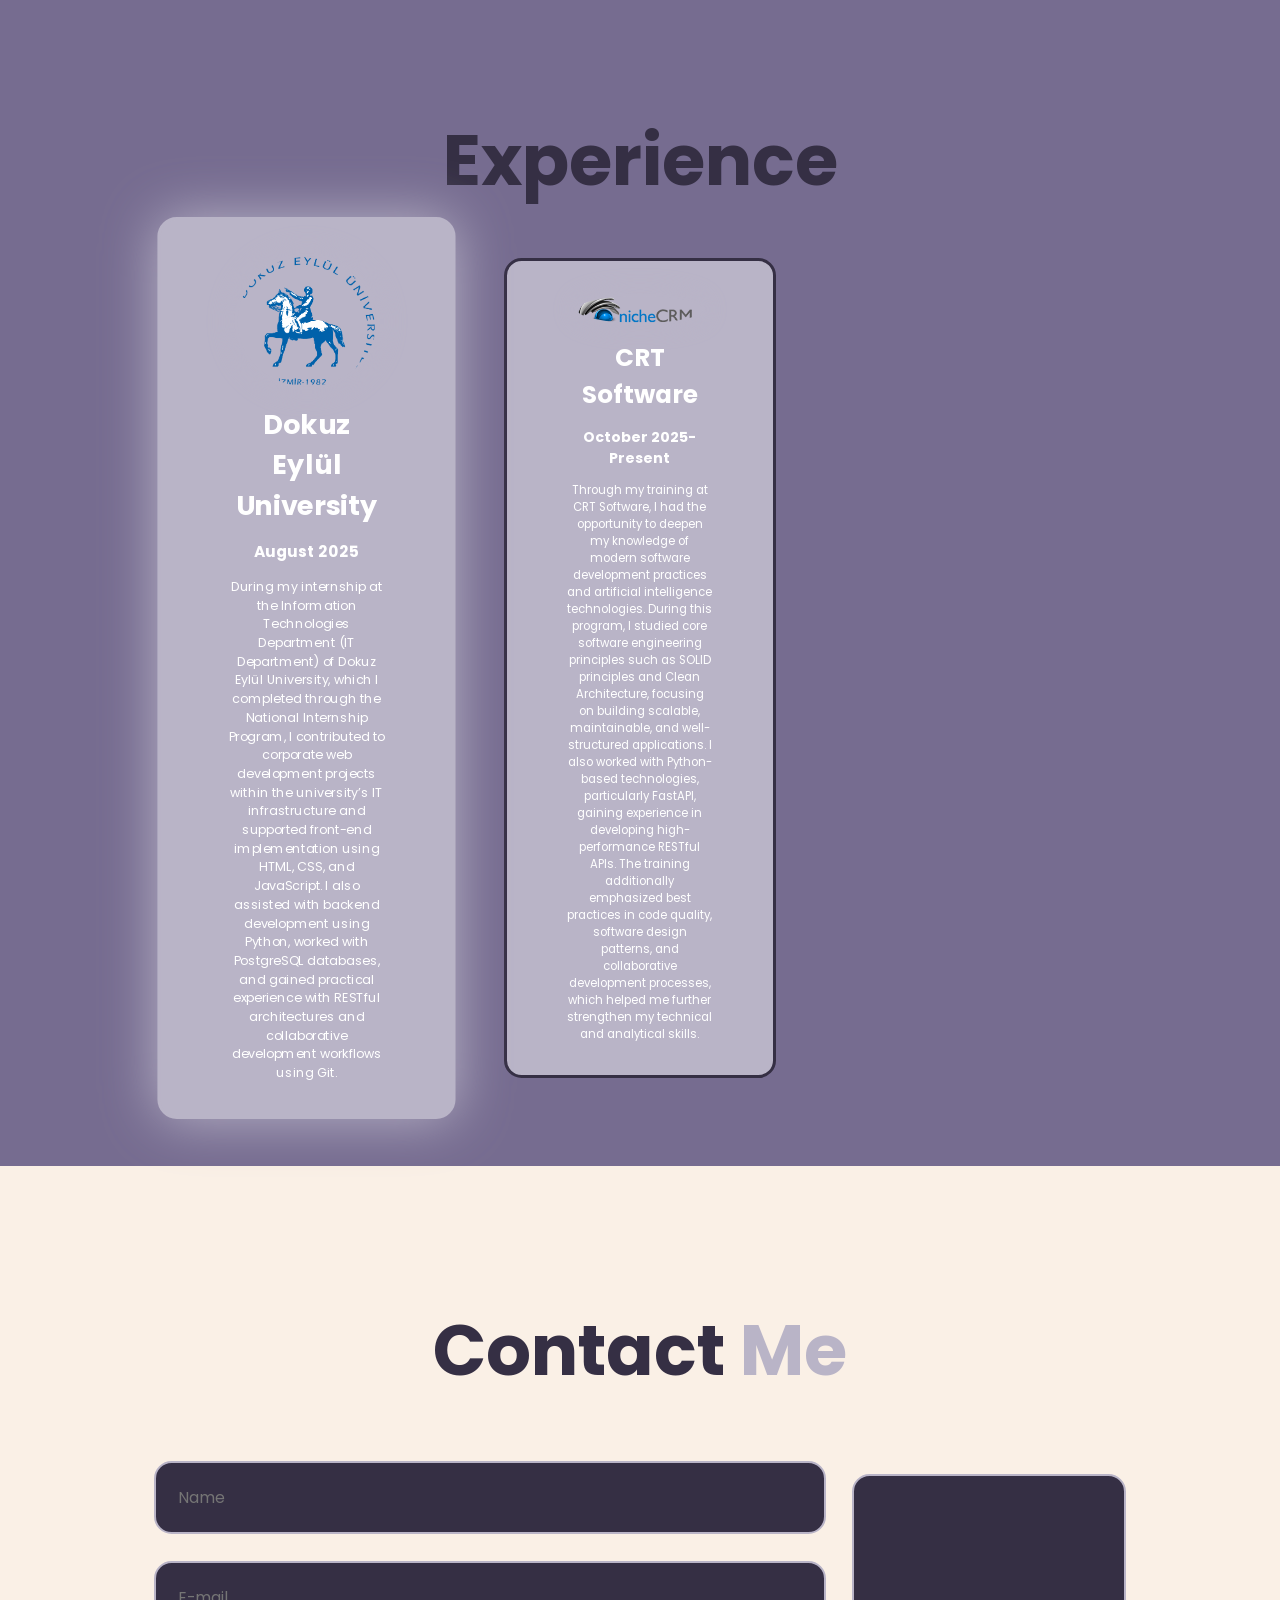
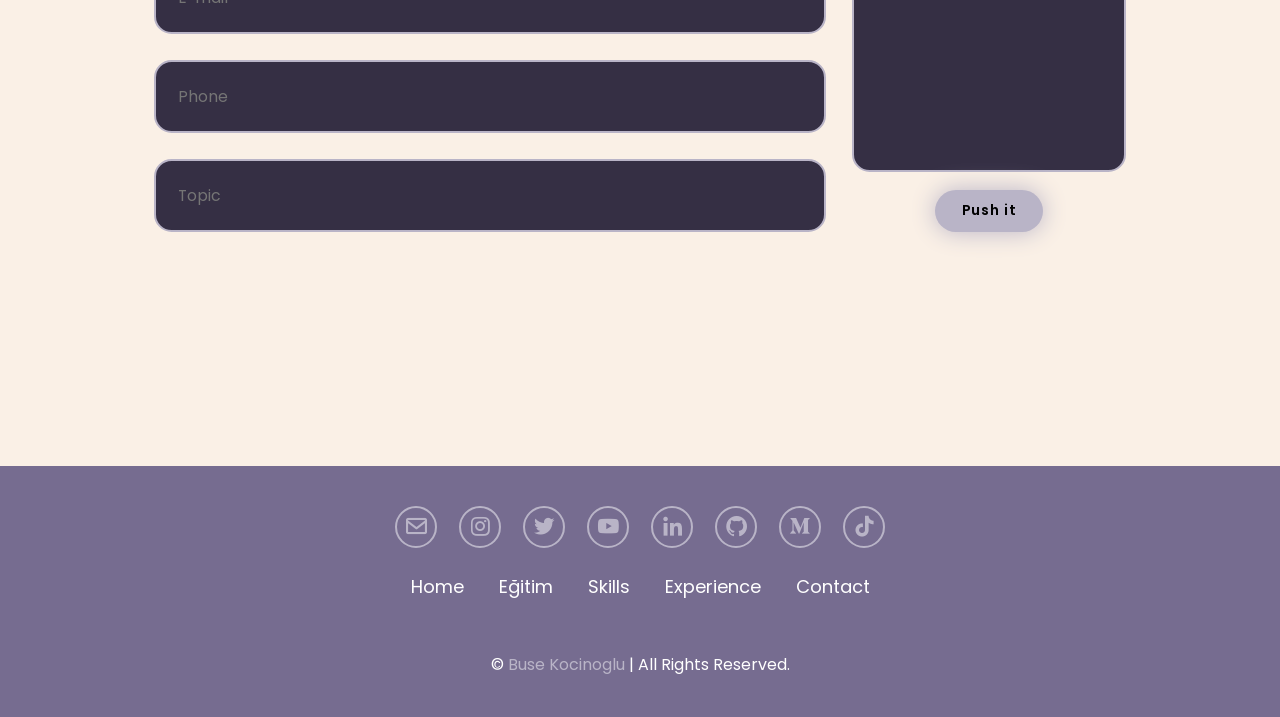
==== commit 078859fd: "update project" ====
--- a/index.html
+++ b/index.html
@@ -5,7 +5,7 @@
     <meta name="viewport" content="width=device-width, initial-scale=1.0">
     <title>Buse Kocinoglu</title>
 
-    <link rel="shortcut icon" href="images/icons8-code-100.png" type="image/x-icon">
+    <link rel="shortcut icon" href="img/icon.png" type="image/x-icon">
 
     <link rel="stylesheet" href="style.css">
 
@@ -190,14 +190,14 @@
     <!-- FOOTER START -->
     <footer class="footer">
       <div class="social">
-        <a href="#" target="_blank"><i class='bx bx-envelope'></i></a>
-                    <a href="#" target="_blank"><i class='bx bxl-instagram'></i></a>
-                    <a href="#" target="_blank"><i class='bx bxl-twitter'></i></a>
-                    <a href="#" target="_blank"><i class='bx bxl-youtube'></i></a>
-                    <a href="#" target="_blank"><i class='bx bxl-linkedin'></i></a>
-                    <a href="#" target="_blank"><i class='bx bxl-github'></i></a>
-                    <a href="#" target="_blank"><i class='bx bxl-medium'></i></a>
-                    <a href="#" target="_blank"><i class='bx bxl-tiktok'></i></a>
+                <a href="mailto:busekocinoglu@gmail.com?subject=Portfolio Contact"><i class='bx bx-envelope'></i></a>                    
+                <a href="https://www.instagram.com/busekocinoglu" target="_blank"><i class='bx bxl-instagram'></i></a>
+                <a href="https://x.com/BKocinoglu" target="_blank"><i class='bx bxl-twitter'></i></a>
+                <a href="https://www.youtube.com/@busekocinoglu" target="_blank"><i class='bx bxl-youtube'></i></a>
+                <a href="https://www.linkedin.com/in/busekocinoglu" target="_blank"><i class='bx bxl-linkedin'></i></a>
+                <a href="https://github.com/BuseKocinoglu" target="_blank"><i class='bx bxl-github'></i></a>
+                <a href="https://medium.com/@busekocinoglu" target="_blank"><i class='bx bxl-medium'></i></a>
+                <a href="http://www.tiktok.com/@busekocinoglu" target="_blank"><i class='bx bxl-tiktok'></i></a>
       </div>
 
       <ul class="list">
@@ -219,7 +219,7 @@
       </ul>
 
       <p class="copyright">
-        &copy; <span>Buse Kocinoglu</span> | Tüm Hakları Saklıdır
+        &copy; <span>Buse Kocinoglu</span> | All Rights Reserved.
       </p>
     </footer>
     <!-- FOOTER END -->
--- a/style.css
+++ b/style.css
@@ -214,11 +214,11 @@
 .text-animation {
   font-size: 34px;
   font-weight: 600;
-  min-width: 280px;
-}
-
-.text-animation span {
+}
+
+.text-animation span{
   position: relative;
+  display: inline-block;
 }
 
 .text-animation span::before {
@@ -257,17 +257,17 @@
 
   41%,
   60% {
-    content: "Full-Stack Developer";
+    content: "Web Developer";
   }
 
   61%,
   80% {
-    content: "Cyber Security Resarcher";
+    content: "Cyber Security Researcher";
   }
 
   81%,
   100% {
-    content: "Software Tester";
+    content: "Machine Learning Enthusiast";
   }
 }
 @keyframes typing {
@@ -536,7 +536,7 @@
   border: 3px solid var(--main-color);
   box-shadow: 0 0 50px var(--main-color);
   transform: scale(1.1);
-  animation: lighting is infinite alternate;
+  animation: lighting 1s infinite alternate;
 }
 
 @keyframes lighting {
@@ -860,8 +860,8 @@
 
     min-height: 550px;
     max-width: 450px;
-    background-color: rgba(0, 0, 0, 0.7);
-    border: 3px solid rgba(238, 238, 238, 0.2);
+    background-color: #B9B4C7;
+    border: 3px solid #9180bd;
     border-radius: 2rem;
     margin: 0 2rem;
     padding: 30px 60px;
@@ -879,6 +879,17 @@
     border: 3px solid var(--main-color);
     box-shadow: 0 0 50px var(--main-color);
   }
+  .wrapper{
+  grid-template-columns: 1fr;
+  gap: 6rem;
+}
+
+.experience-item{
+  width: 90%;
+  margin: 0 auto;
+  padding: 40px 30px;
+}
+
 }
 @media screen and (min-width: 769px) and (max-width: 1024px) {
   .navbar a {
@@ -931,7 +942,6 @@
     font-size: 2.5rem;
   }
 }
-
 /* MEDIA QUERIES END */
 
 /*574,
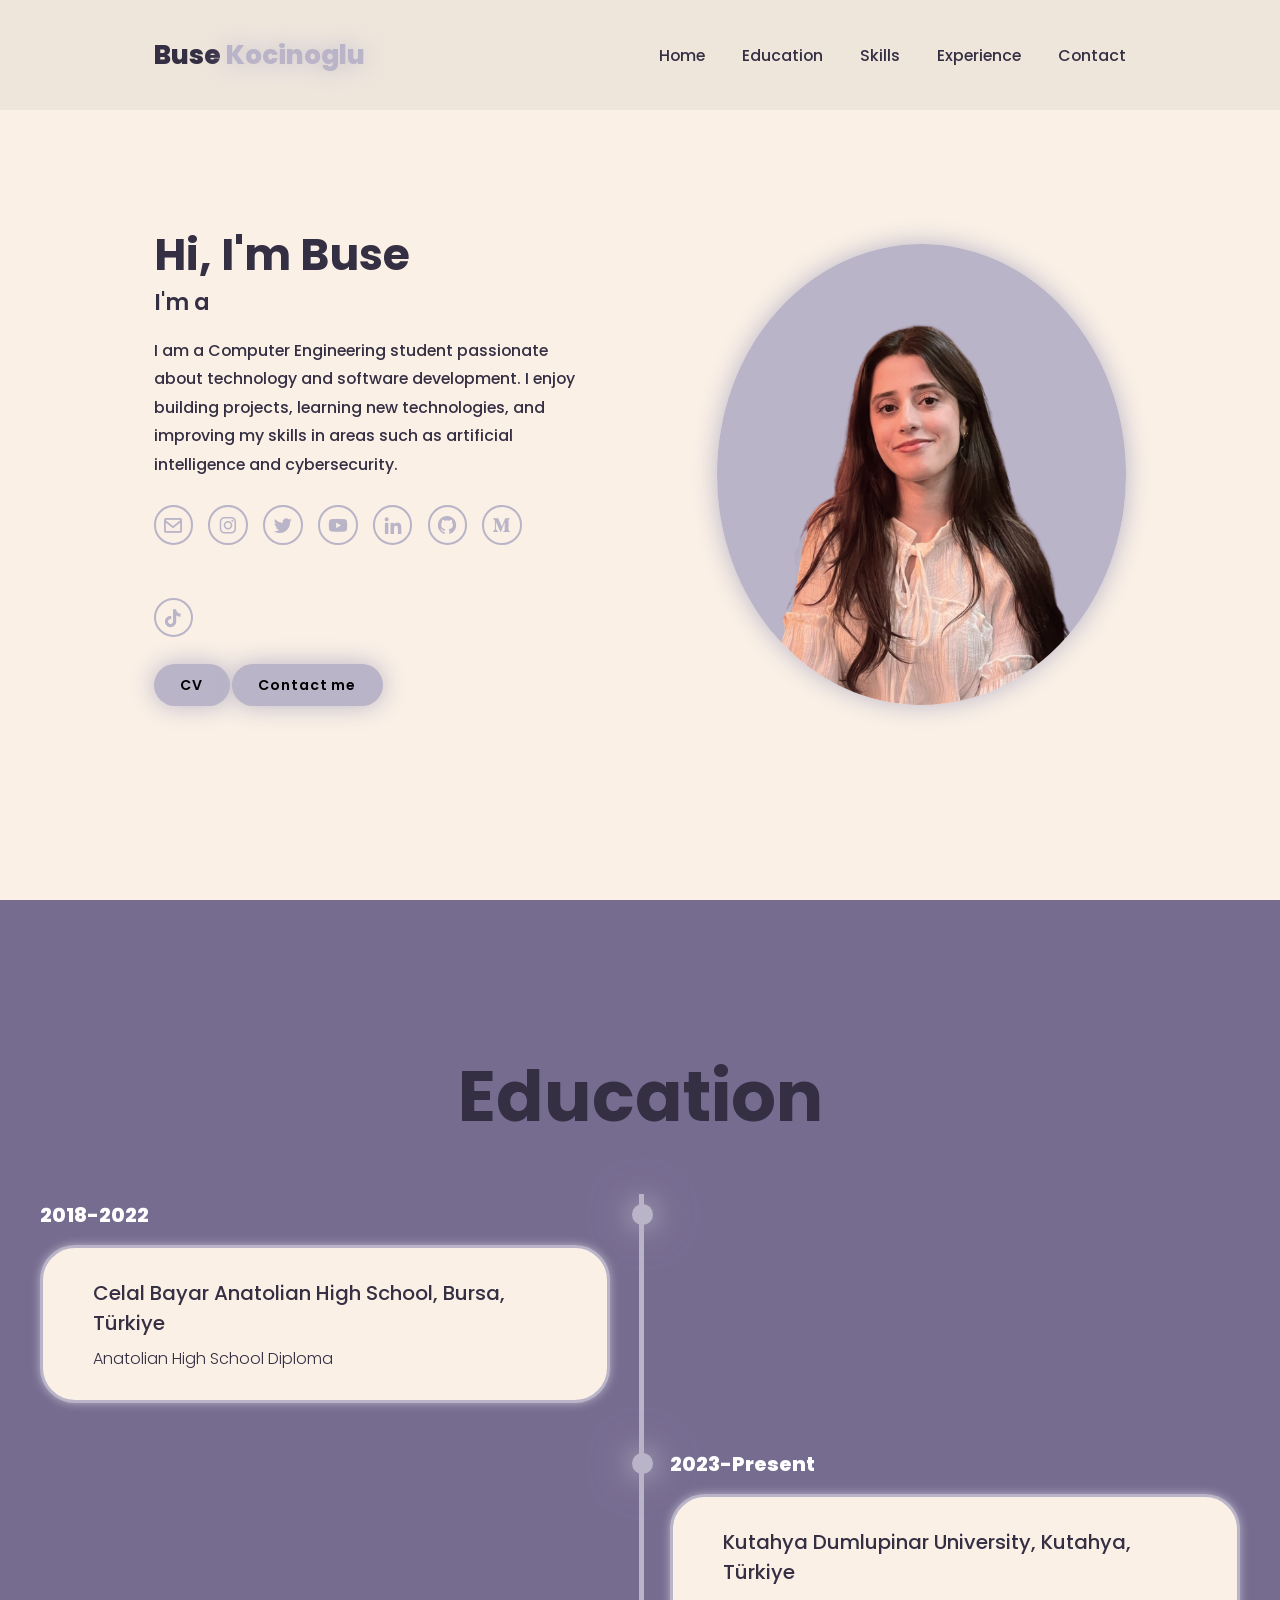
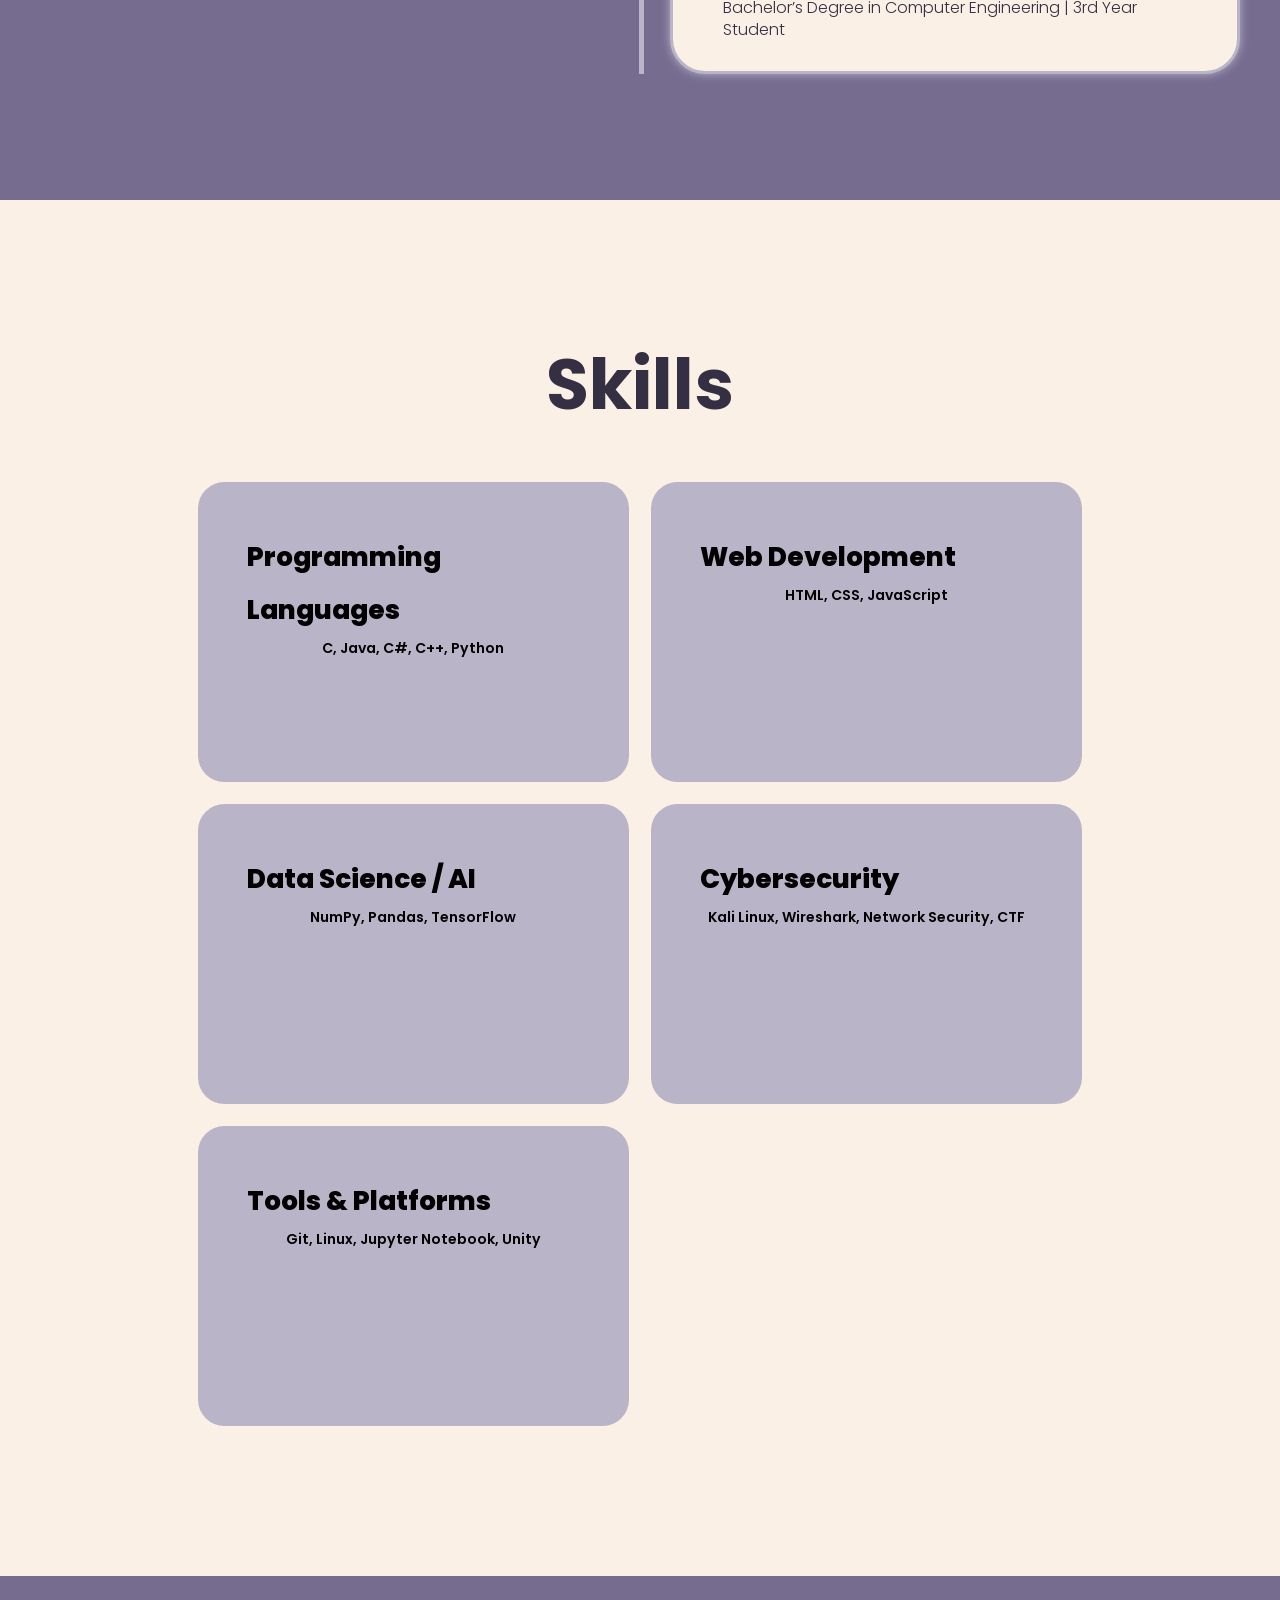
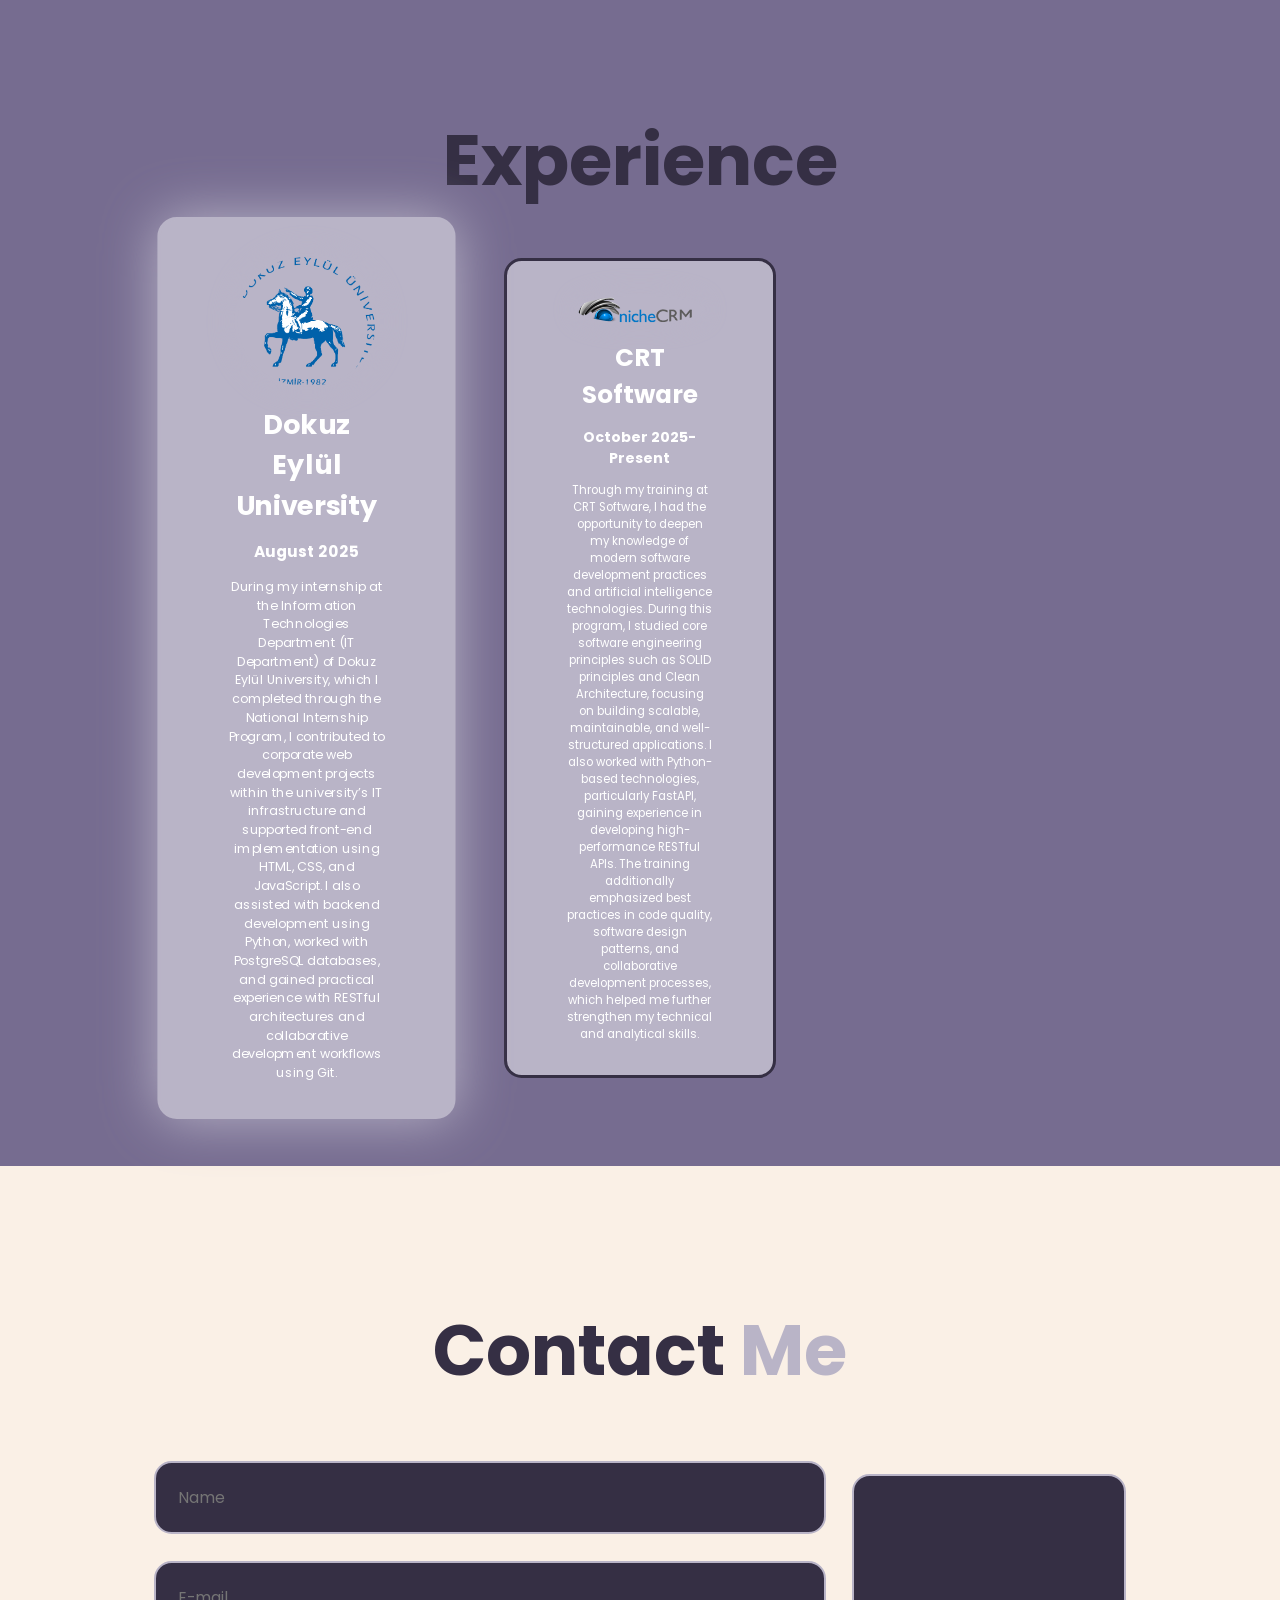
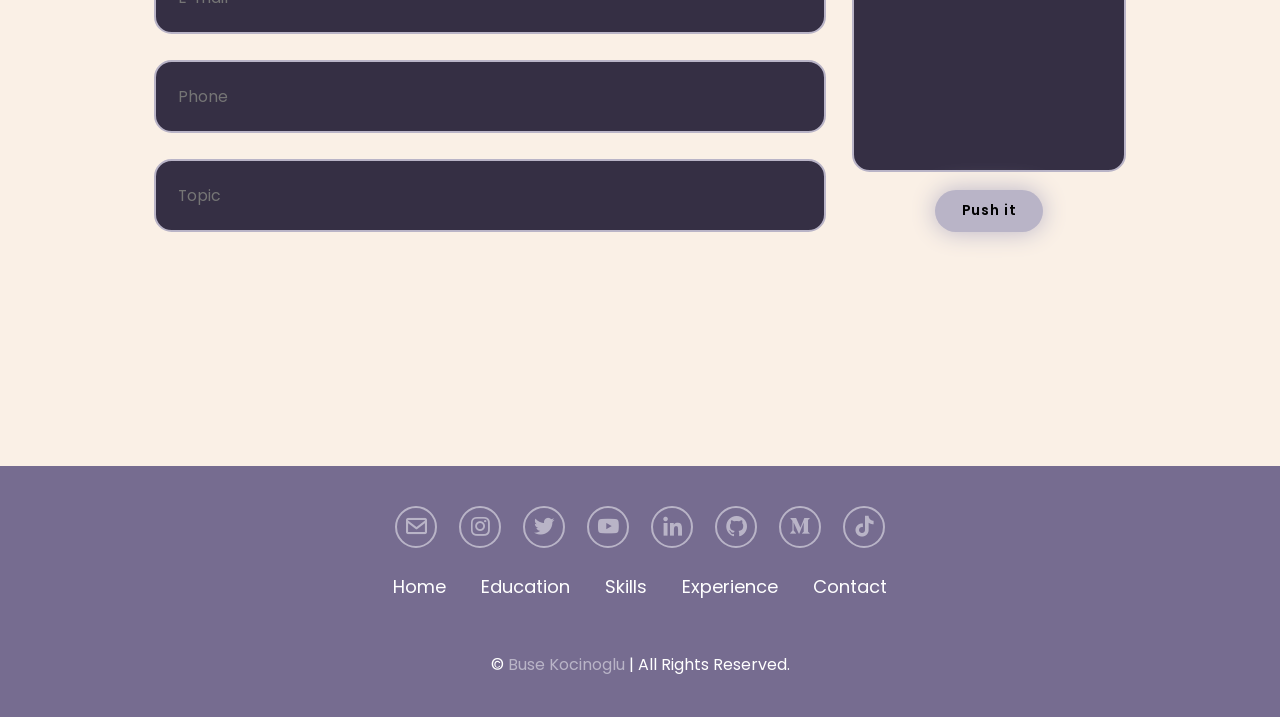
==== commit 40a0e3bf: "portfolio update" ====
--- a/index.html
+++ b/index.html
@@ -53,8 +53,8 @@
                 </div>
 
                 <div class="btn_group">
-                    <a href="#" class="btn">CV</a>
-                    <a href="#" class="btn">Contact me</a>
+                    <a href="buse_kocinoglu.pdf" class="btn">CV</a>
+                    <a href="#contact" class="btn">Contact me</a>
                 </div>
             </div>
             <div class="home-img">
@@ -205,7 +205,7 @@
           <a href="#home">Home</a>
         </li>
         <li>
-          <a href="#education">Eğitim</a>
+          <a href="#education">Education</a>
         </li>
         <li>
           <a href="#skills">Skills</a>
@@ -227,4 +227,4 @@
 
     <script src="script.js"></script>
 </body>
-</html> +</html> 
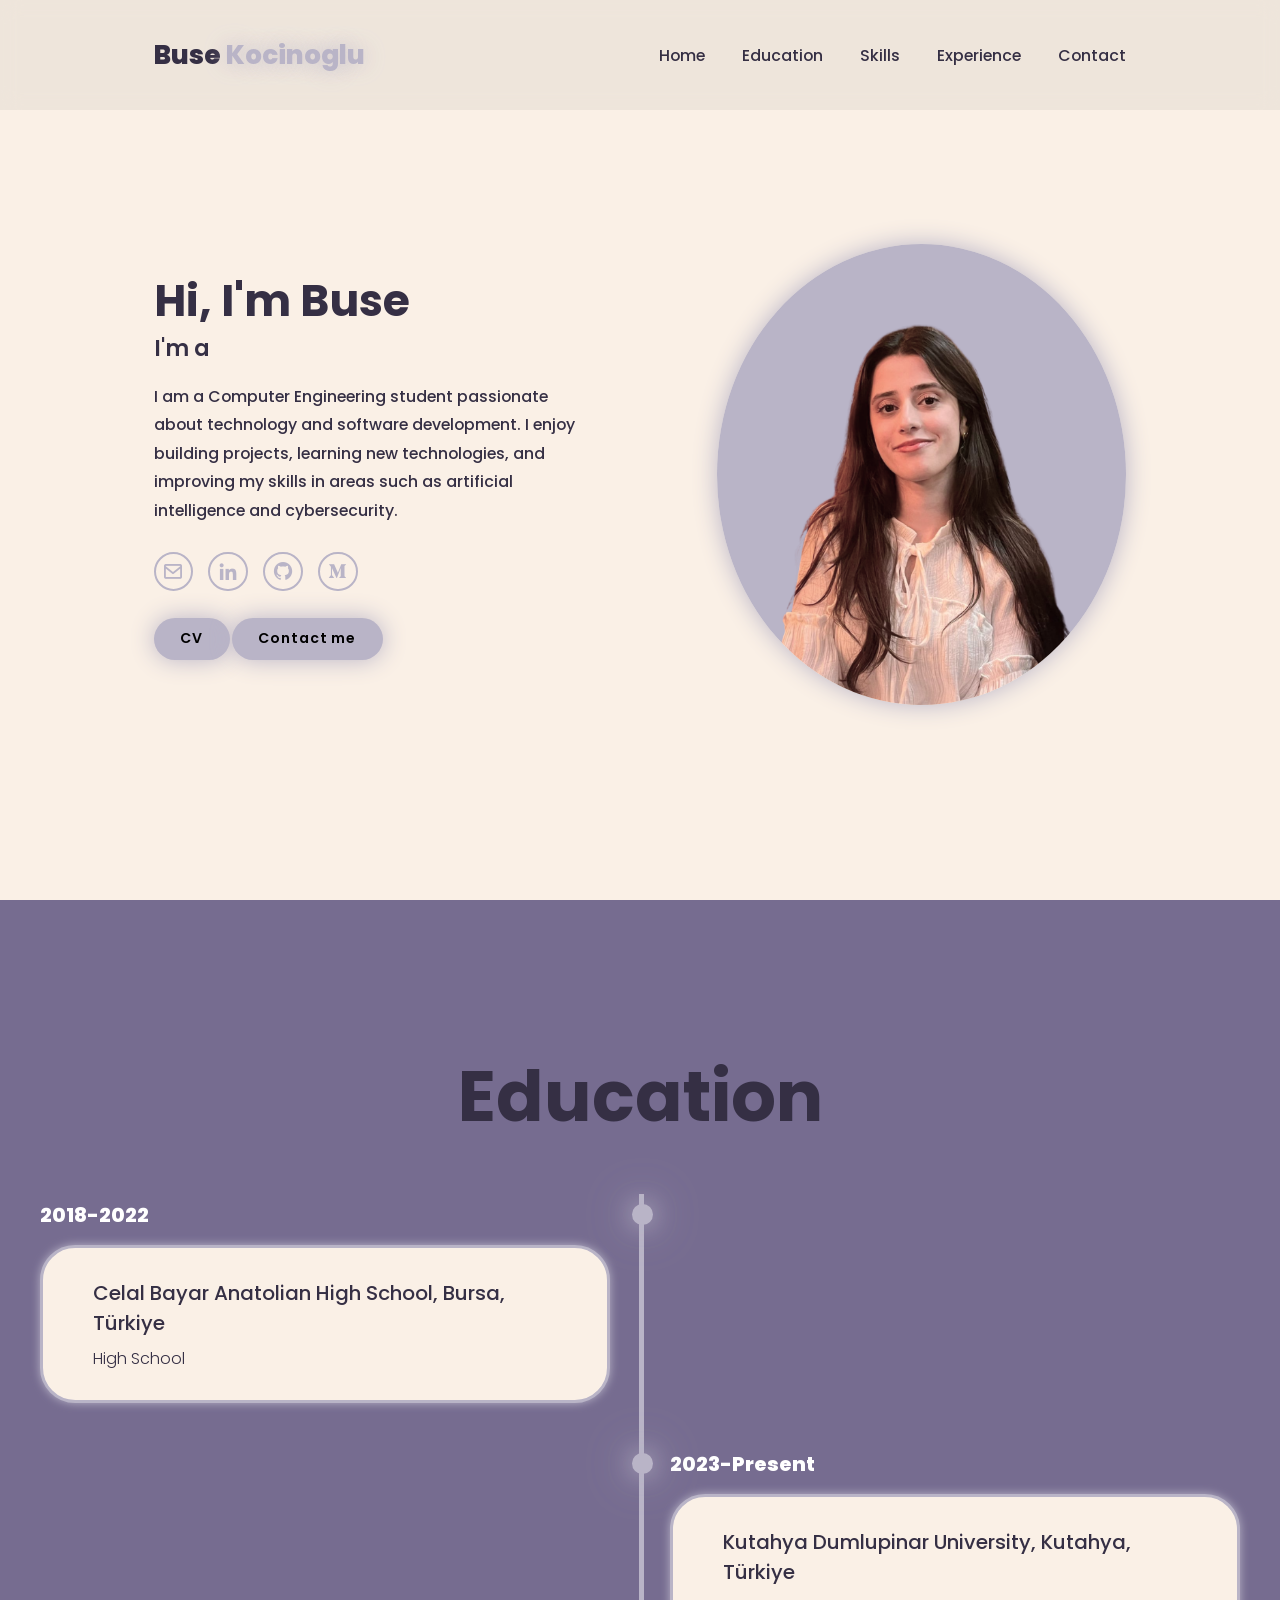
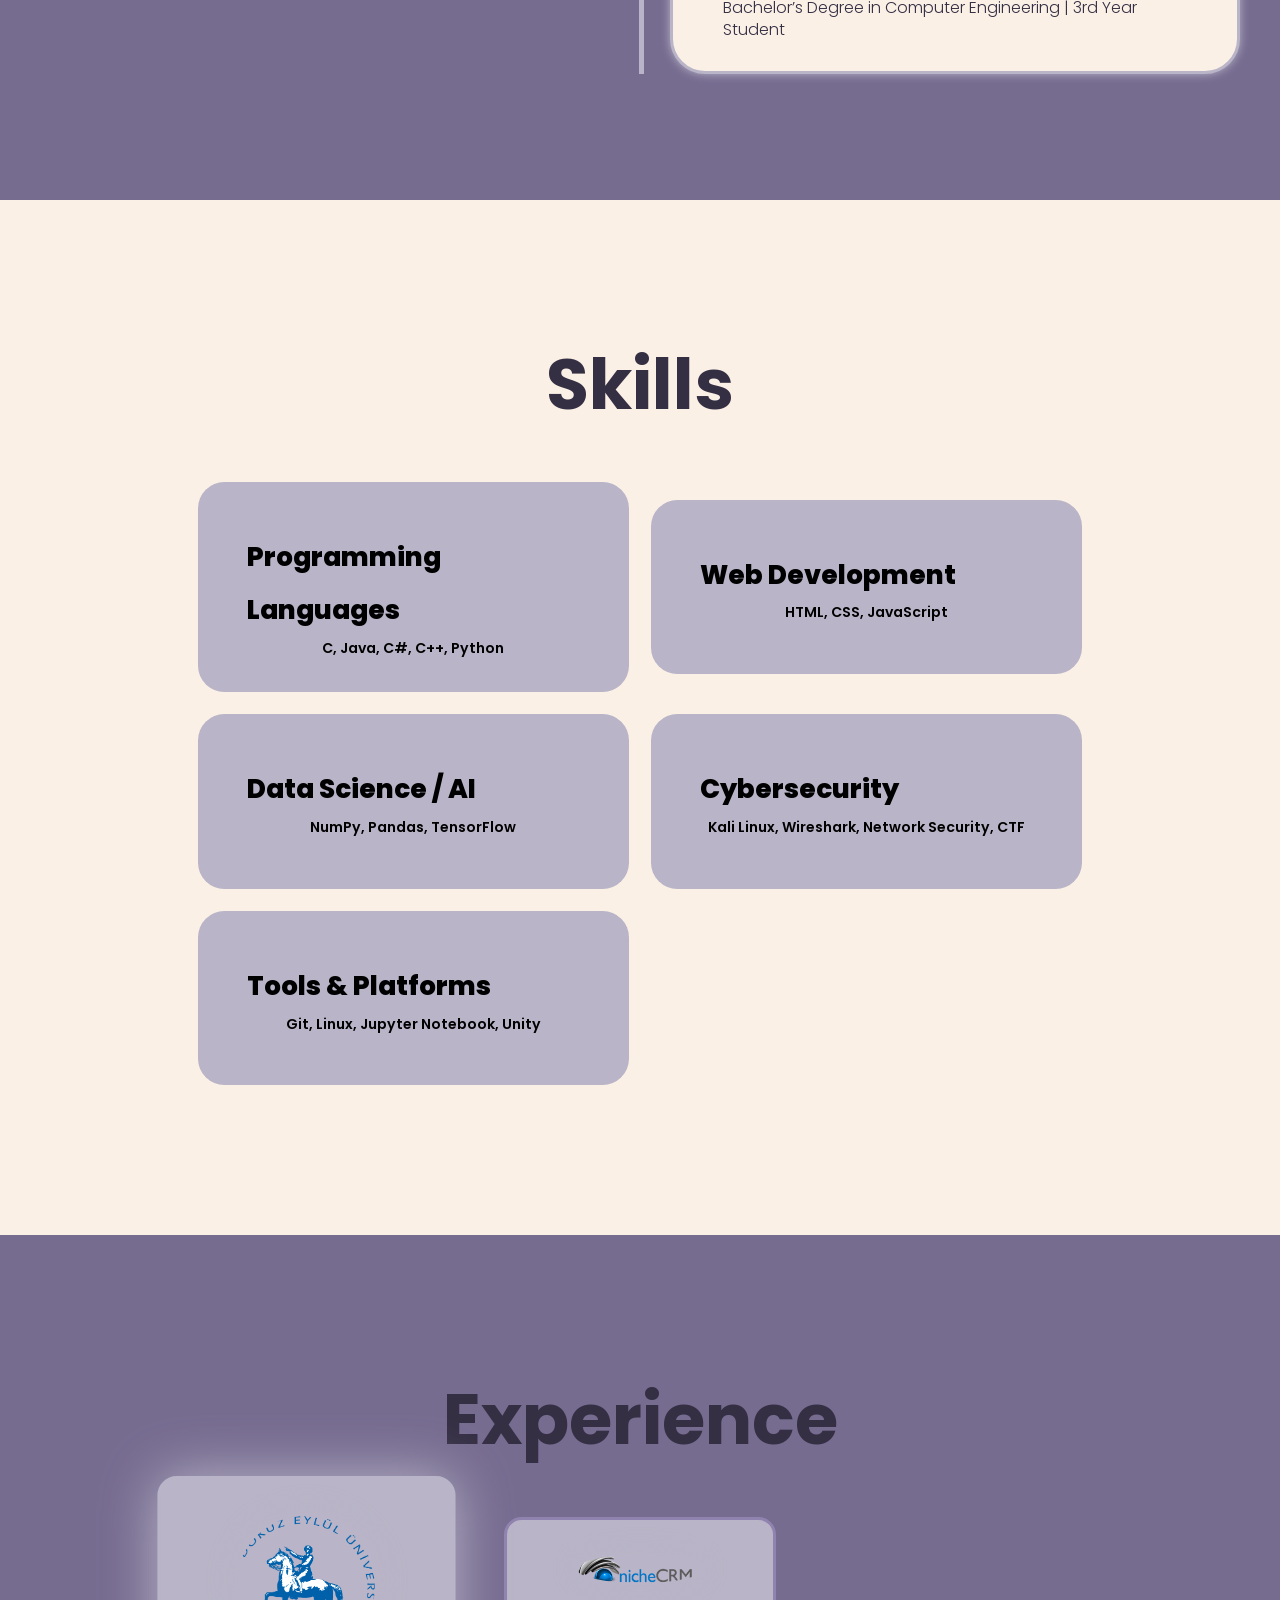
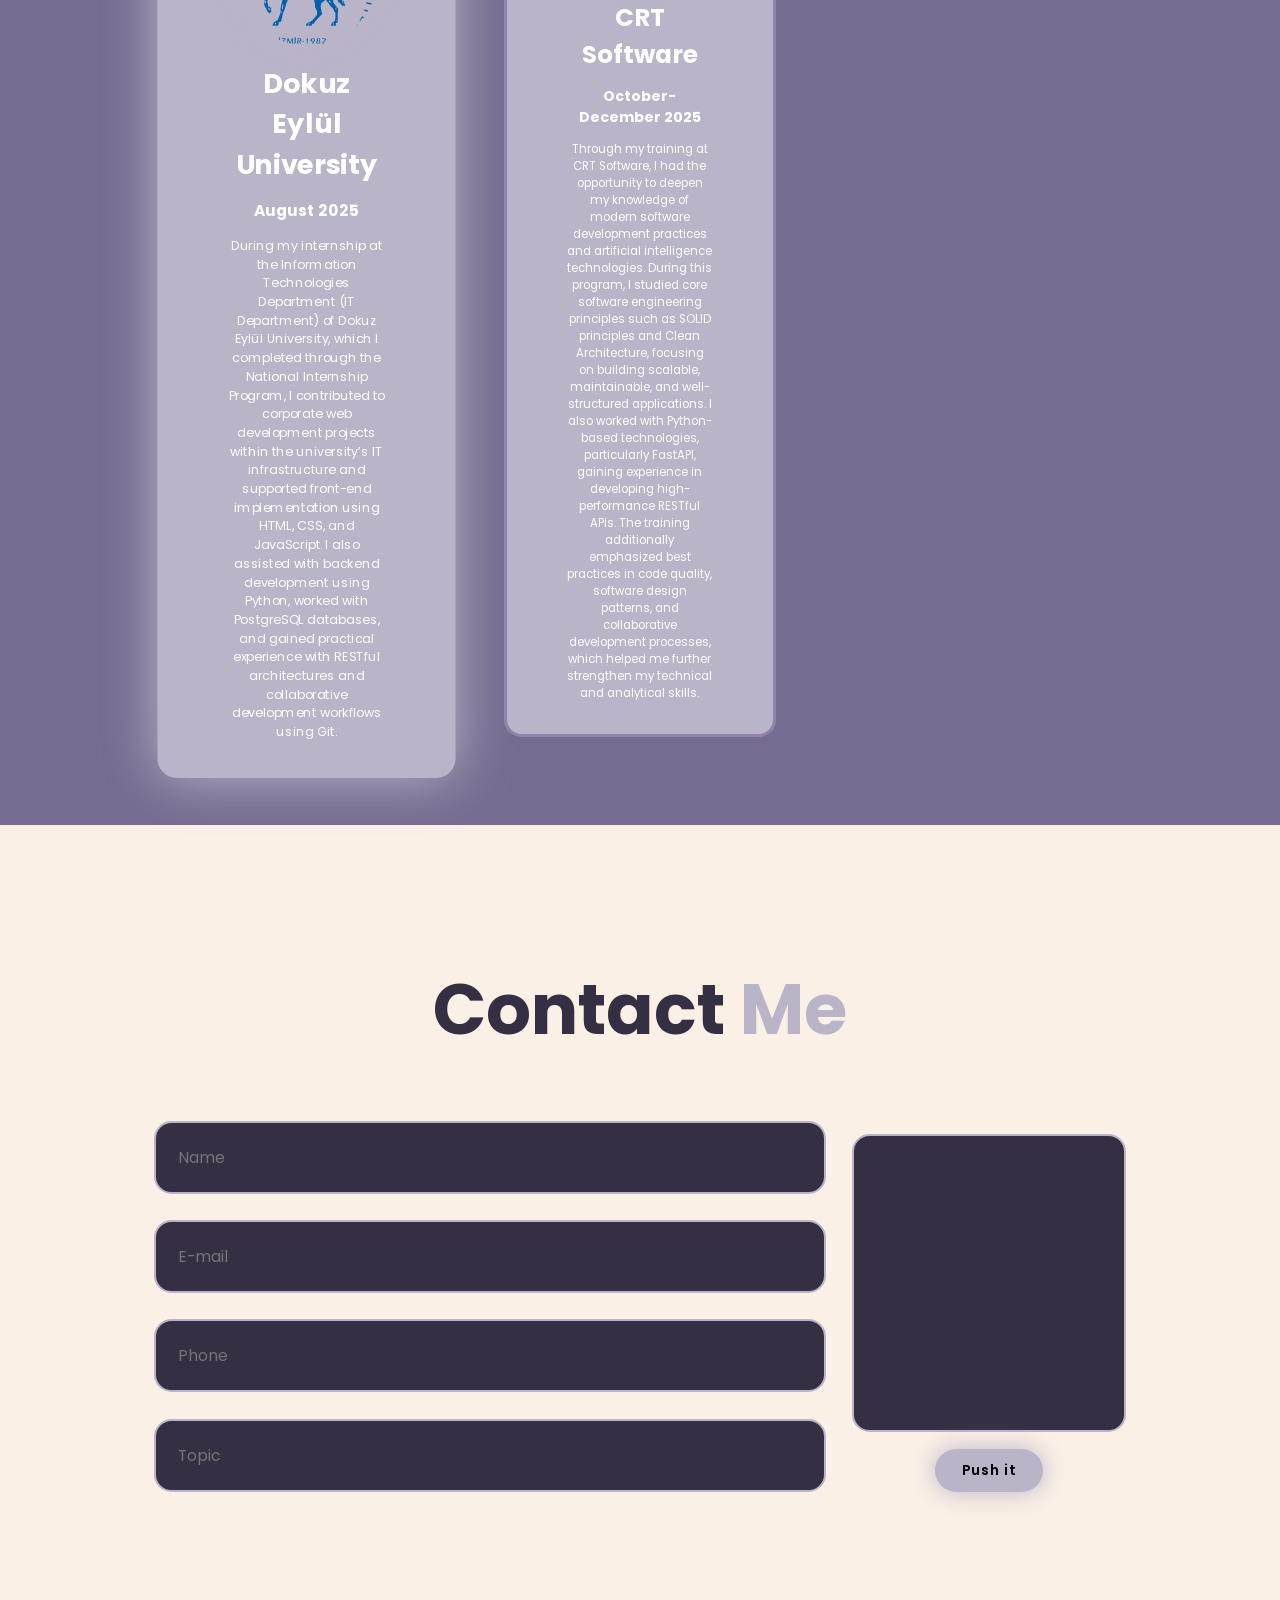
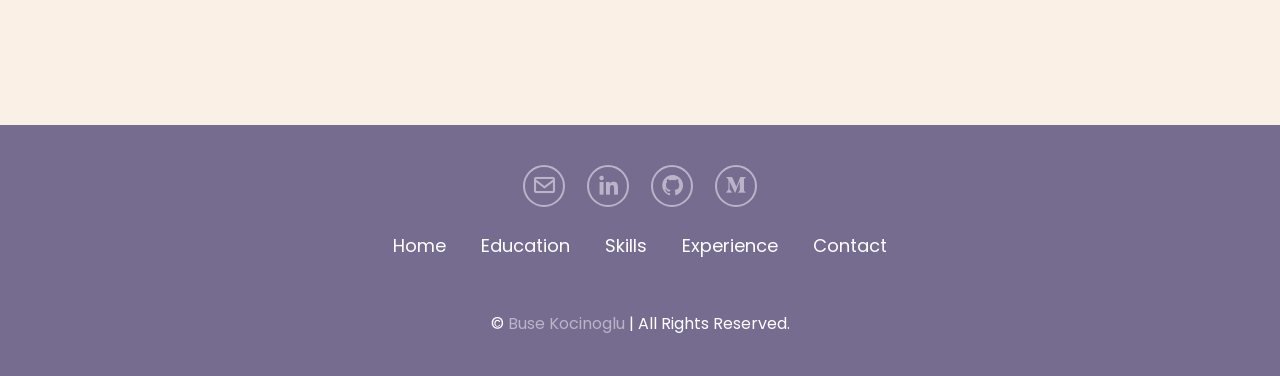
==== commit c4995ec8: "Added secure modal for CV access with English localization" ====
--- a/index.html
+++ b/index.html
@@ -12,6 +12,17 @@
     <link href='https://unpkg.com/boxicons@2.1.4/css/boxicons.min.css' rel='stylesheet'>
 
 </head>
+<!-- CV Modal -->
+<div id="cvModal" class="modal">
+    <div class="modal-content">
+        <span class="close-btn" onclick="closeModal()">&times;</span>
+        <h2>Access Required</h2>
+        <p>Please enter the access code to view the CV</p>
+        <input type="password" id="cvCode" placeholder="Enter code here...">
+        <button onclick="checkCode()" class="btn">Submit</button>
+        <p id="error-msg" style="color: #ff4d4d; font-size: 1.2rem; margin-top: 10px; display: none;">Invalid code!</p>
+    </div>
+</div>
 <body>
     <!--HEADER START-->
 
@@ -43,17 +54,13 @@
                 </p>
                 <div class="social-icons">
                     <a href="mailto:busekocinoglu@gmail.com?subject=Portfolio Contact"><i class='bx bx-envelope'></i></a>                    
-                    <a href="https://www.instagram.com/busekocinoglu" target="_blank"><i class='bx bxl-instagram'></i></a>
-                    <a href="https://x.com/BKocinoglu" target="_blank"><i class='bx bxl-twitter'></i></a>
-                    <a href="https://www.youtube.com/@busekocinoglu" target="_blank"><i class='bx bxl-youtube'></i></a>
                     <a href="https://www.linkedin.com/in/busekocinoglu" target="_blank"><i class='bx bxl-linkedin'></i></a>
                     <a href="https://github.com/BuseKocinoglu" target="_blank"><i class='bx bxl-github'></i></a>
                     <a href="https://medium.com/@busekocinoglu" target="_blank"><i class='bx bxl-medium'></i></a>
-                    <a href="http://www.tiktok.com/@busekocinoglu" target="_blank"><i class='bx bxl-tiktok'></i></a>
                 </div>
 
                 <div class="btn_group">
-                    <a href="buse_kocinoglu.pdf" class="btn">CV</a>
+                    <a href="javascript:void(0)" onclick="accessCV()" class="btn" id="cv-btn">CV</a>
                     <a href="#contact" class="btn">Contact me</a>
                 </div>
             </div>
@@ -75,7 +82,7 @@
           <div class="timeline-content">
             <h3>Celal Bayar Anatolian High School, Bursa, Türkiye</h3>
             <p>
-              Anatolian High School Diploma
+              High School
             </p>
           </div>
         </div>
@@ -149,7 +156,7 @@
                 <div class="experience-item">
                     <img src="img/2.png" alt="">
                     <h2>CRT Software</h2>
-                    <h4>October 2025-Present</h4>
+                    <h4>October-December 2025</h4>
                     <p>Through my training at CRT Software, I had the opportunity to deepen my knowledge of modern software development practices and artificial intelligence technologies. During this program, I studied core software engineering principles such as SOLID principles and Clean Architecture, focusing on building scalable, maintainable, and well-structured applications. I also worked with Python-based technologies, particularly FastAPI, gaining experience in developing high-performance RESTful APIs. The training additionally emphasized best practices in code quality, software design patterns, and collaborative development processes, which helped me further strengthen my technical and analytical skills.
                     </p>
                 </div>
@@ -191,13 +198,9 @@
     <footer class="footer">
       <div class="social">
                 <a href="mailto:busekocinoglu@gmail.com?subject=Portfolio Contact"><i class='bx bx-envelope'></i></a>                    
-                <a href="https://www.instagram.com/busekocinoglu" target="_blank"><i class='bx bxl-instagram'></i></a>
-                <a href="https://x.com/BKocinoglu" target="_blank"><i class='bx bxl-twitter'></i></a>
-                <a href="https://www.youtube.com/@busekocinoglu" target="_blank"><i class='bx bxl-youtube'></i></a>
                 <a href="https://www.linkedin.com/in/busekocinoglu" target="_blank"><i class='bx bxl-linkedin'></i></a>
                 <a href="https://github.com/BuseKocinoglu" target="_blank"><i class='bx bxl-github'></i></a>
                 <a href="https://medium.com/@busekocinoglu" target="_blank"><i class='bx bxl-medium'></i></a>
-                <a href="http://www.tiktok.com/@busekocinoglu" target="_blank"><i class='bx bxl-tiktok'></i></a>
       </div>
 
       <ul class="list">
@@ -227,4 +230,4 @@
 
     <script src="script.js"></script>
 </body>
-</html> 
+</html> 
--- a/style.css
+++ b/style.css
@@ -431,7 +431,6 @@
 
 .skills-box{
   background-color: var(--main-color);
-  height: 300px;
   border-radius: 3rem;
   border:5px solid transparent;
   cursor: pointer;
@@ -500,7 +499,7 @@
     min-height: 550px;
     max-width: 450px;
     background-color: #B9B4C7;
-    border: 3px solid #352F44;
+    border: 3px solid #9083af;
     border-radius: 2rem;
     margin: 0 2rem;
     padding: 30px 60px;
@@ -941,12 +940,100 @@
   .home-content h3 {
     font-size: 2.5rem;
   }
+  
+  @media (max-width: 575px){
+  .skills-box{
+    padding: 1.5rem;
+    border-radius: 2rem;
+  }
+
+  .skills-box .skills-info{
+    padding: 1.5rem;
+  }
+
+  .skills-info h4{
+    font-size: 2rem;
+  }
+
+  .skills-info p{
+    font-size: 1.4rem;
+    line-height: 1.4;
+  }
+}
 }
 /* MEDIA QUERIES END */
 
+/* Modal Genel Arka Planı (Blur efekti için) */
+.modal {
+    display: none; 
+    position: fixed;
+    z-index: 100;
+    left: 0;
+    top: 0;
+    width: 100%;
+    height: 100%;
+    background-color: rgba(0, 0, 0, 0.6);
+    backdrop-filter: blur(5px);
+}
+
+/* Modal Kutusu */
+.modal-content {
+    background-color: var(--bg-color);
+    margin: 15% auto;
+    padding: 3rem;
+    border: 2px solid var(--main-color);
+    width: 350px;
+    border-radius: 3rem;
+    text-align: center;
+    position: relative;
+    box-shadow: 0 0 25px var(--main-color);
+}
+
+.modal-content h2 {
+    font-size: 2.5rem;
+    margin-bottom: 1rem;
+    color: var(--text-color);
+}
+
+.modal-content p {
+    font-size: 1.4rem;
+    margin-bottom: 2rem;
+}
+
+.modal-content input {
+    width: 100%;
+    padding: 1.2rem;
+    margin-bottom: 2rem;
+    border-radius: 1rem;
+    background: var(--second-bg-color);
+    color: white;
+    border: 1px solid var(--main-color);
+    text-align: center;
+}
+
+.close-btn {
+    position: absolute;
+    right: 2rem;
+    top: 1.5rem;
+    font-size: 2.5rem;
+    cursor: pointer;
+    color: var(--text-color);
+}
+#cvCode::placeholder {
+    color: rgba(255, 255, 255, 0.7); 
+    opacity: 1; 
+}
+
+#cvCode::-ms-input-placeholder {
+    color: rgba(255, 255, 255, 0.7);
+}
+
+#cvCode::-webkit-input-placeholder {
+    color: rgba(255, 255, 255, 0.7);
+}
 /*574,
  575 - 767,
   768 - 991,
    992 - 1023,
     1024 - 1199,
-     1200 */
+     1200 */
